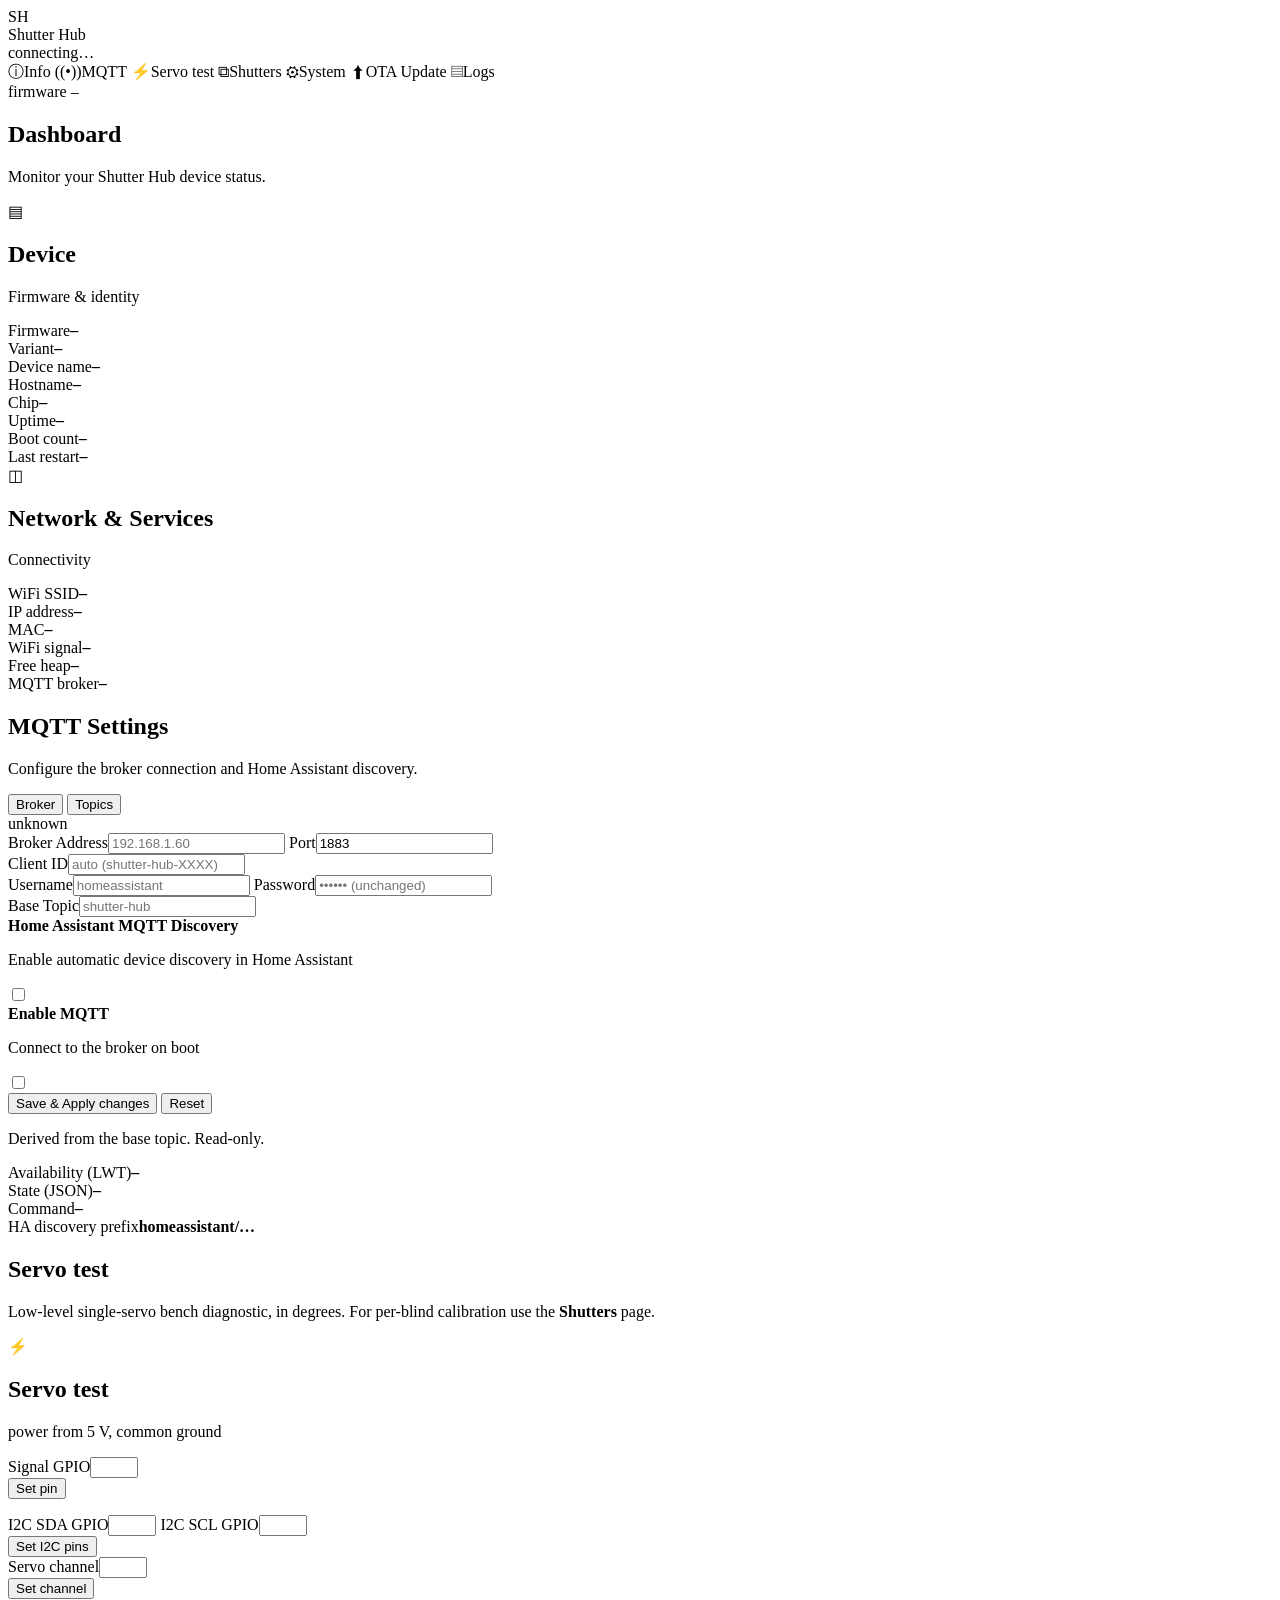
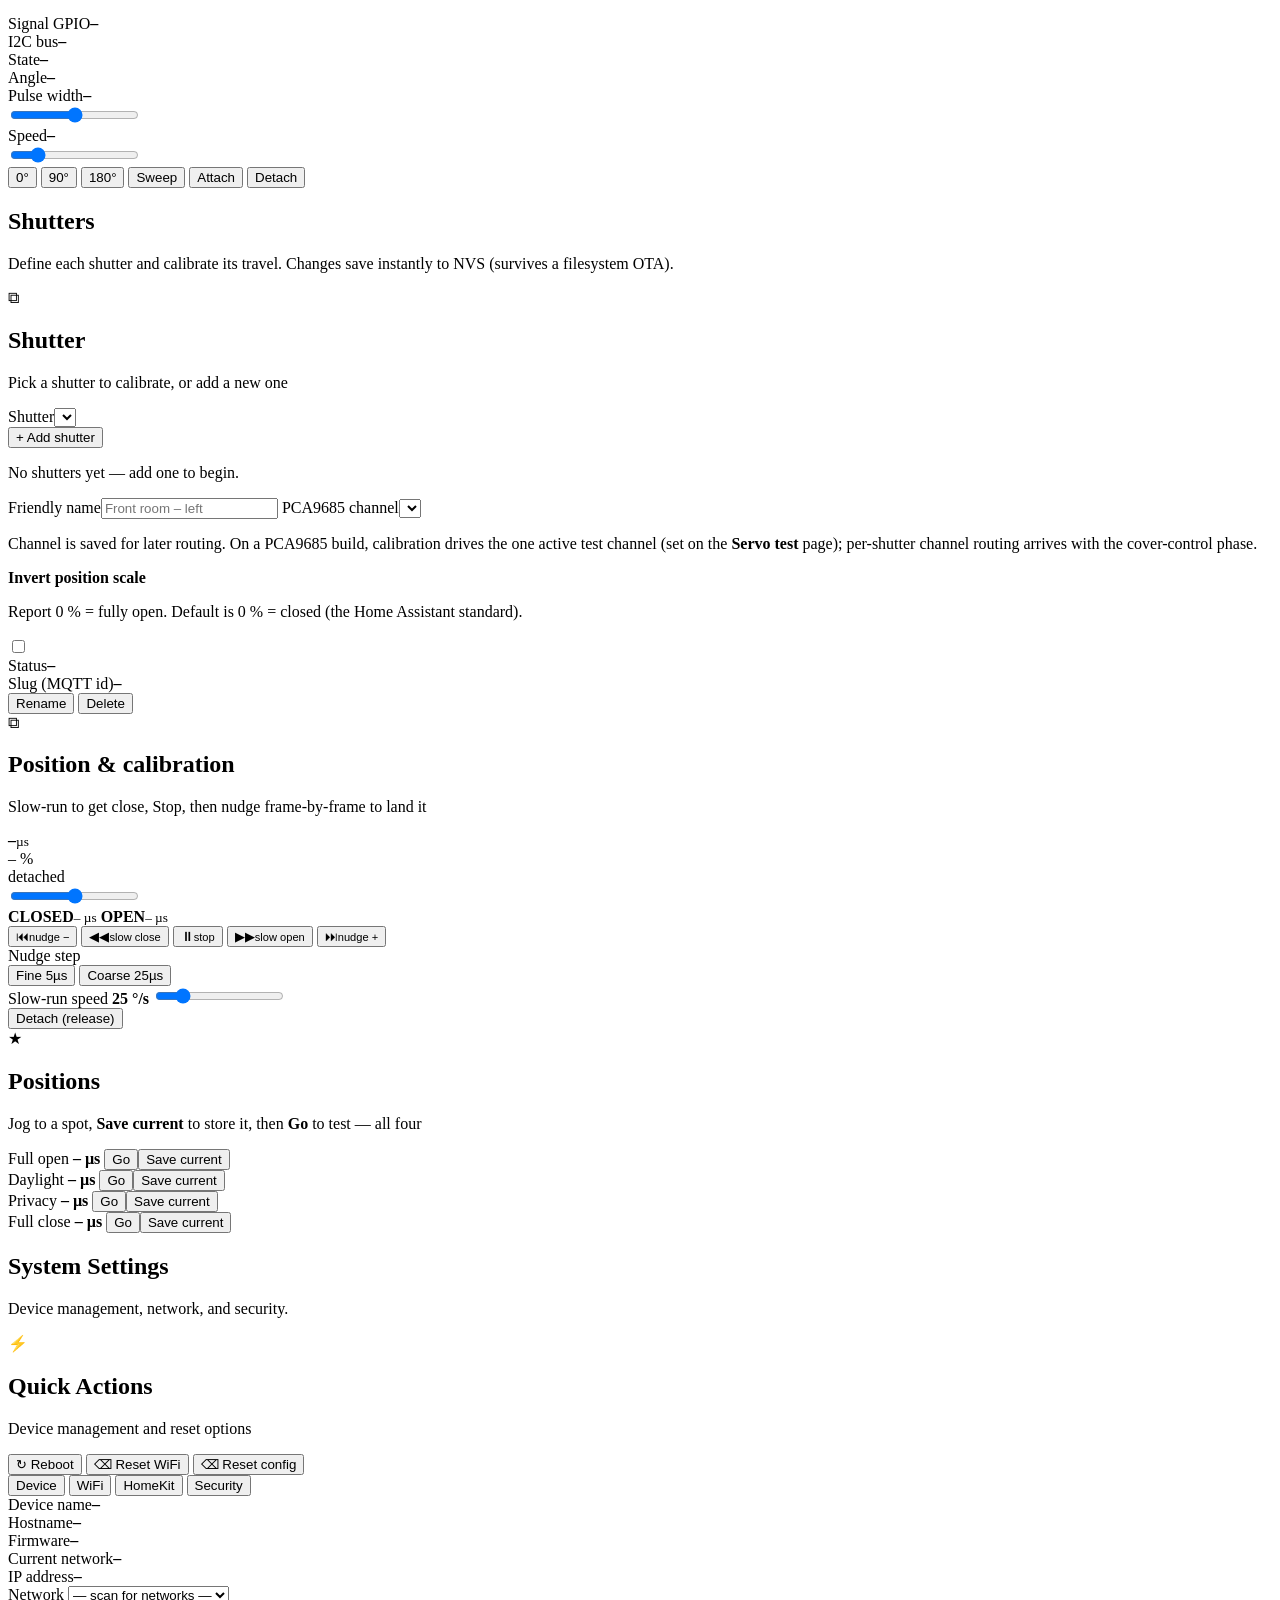
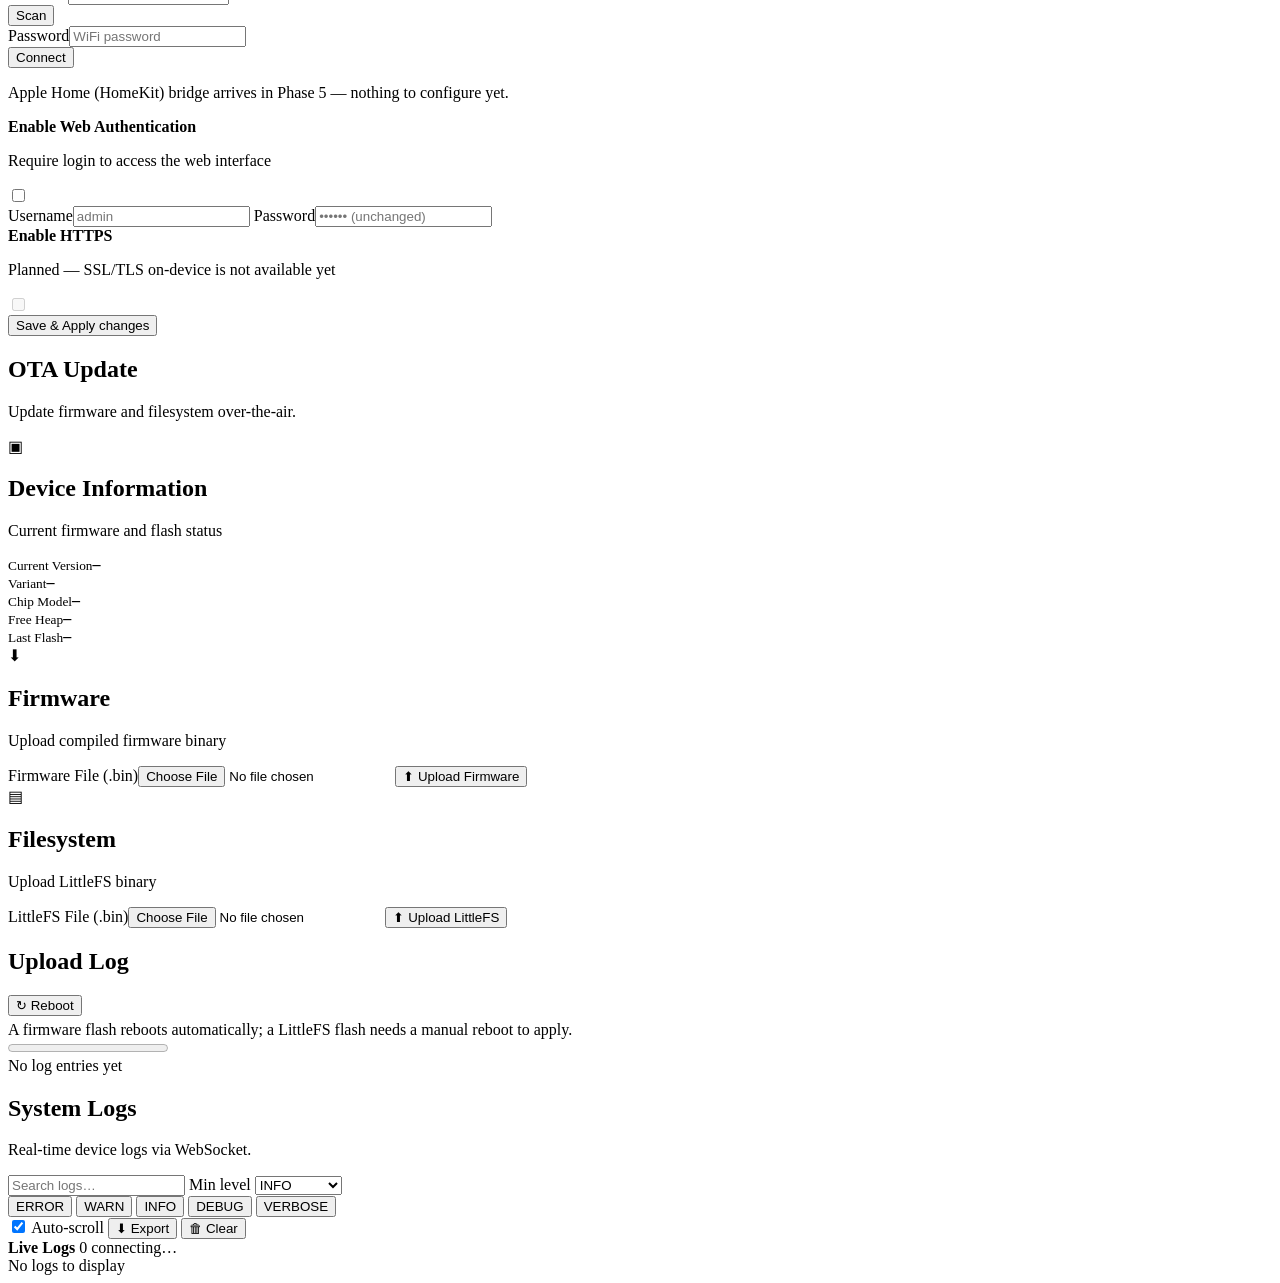
==== firmware/data/index.html @ 52002778 "feat(v0.3.0): reorder Shutters Positions to Open · Daylight · Privacy · Close Match the natural trav" ====
<!doctype html>
<html lang="en">
<head>
<meta charset="utf-8">
<meta name="viewport" content="width=device-width,initial-scale=1">
<title>Shutter Hub</title>
<link rel="stylesheet" href="/style.css">
</head>
<body>
<div class="app">
  <!-- Sidebar -->
  <aside class="sidebar">
    <div class="brand">
      <div class="logo">SH</div>
      <div>
        <div class="brand-name" id="brandName">Shutter Hub</div>
        <div class="brand-status"><span class="dot" id="brandDot"></span><span id="brandState">connecting…</span></div>
      </div>
    </div>
    <nav id="nav">
      <a class="nav-item active" data-route="info"><span class="ni">ⓘ</span>Info</a>
      <a class="nav-item" data-route="mqtt"><span class="ni">((•))</span>MQTT</a>
      <a class="nav-item" data-route="actions"><span class="ni">⚡</span>Servo test</a>
      <a class="nav-item" data-route="shutters"><span class="ni">⧉</span>Shutters</a>
      <a class="nav-item" data-route="system"><span class="ni">⚙</span>System</a>
      <a class="nav-item" data-route="ota"><span class="ni">⬆</span>OTA Update</a>
      <a class="nav-item" data-route="logs"><span class="ni">▤</span>Logs</a>
    </nav>
    <div class="side-foot">firmware <span id="sideFw">–</span></div>
  </aside>

  <!-- Main -->
  <main>
    <!-- INFO -->
    <section class="page" id="page-info">
      <h1>Dashboard</h1><p class="sub">Monitor your Shutter Hub device status.</p>
      <div class="grid">
        <div class="card">
          <div class="card-head"><span class="ic pink">▤</span><div><h2>Device</h2><p>Firmware & identity</p></div></div>
          <div class="kv"><span>Firmware</span><b id="i_fw">–</b></div>
          <div class="kv"><span>Variant</span><b id="i_variant">–</b></div>
          <div class="kv"><span>Device name</span><b id="i_dev">–</b></div>
          <div class="kv"><span>Hostname</span><b id="i_host">–</b></div>
          <div class="kv"><span>Chip</span><b id="i_chip">–</b></div>
          <div class="kv"><span>Uptime</span><b id="i_up">–</b></div>
          <div class="kv"><span>Boot count</span><b id="i_boot">–</b></div>
          <div class="kv"><span>Last restart</span><b id="i_reset">–</b></div>
        </div>
        <div class="card">
          <div class="card-head"><span class="ic teal">◫</span><div><h2>Network & Services</h2><p>Connectivity</p></div></div>
          <div class="kv"><span>WiFi SSID</span><b id="i_ssid">–</b></div>
          <div class="kv"><span>IP address</span><b id="i_ip">–</b></div>
          <div class="kv"><span>MAC</span><b id="i_mac">–</b></div>
          <div class="kv"><span>WiFi signal</span><b id="i_rssi">–</b></div>
          <div class="kv"><span>Free heap</span><b id="i_heap">–</b></div>
          <div class="kv"><span>MQTT broker</span><b id="i_mqtt">–</b></div>
        </div>
      </div>
    </section>

    <!-- MQTT -->
    <section class="page hidden" id="page-mqtt">
      <h1>MQTT Settings</h1><p class="sub">Configure the broker connection and Home Assistant discovery.</p>
      <div class="tabs" data-tabs="mqtt">
        <button class="tab active" data-tab="broker">Broker</button>
        <button class="tab" data-tab="topics">Topics</button>
      </div>
      <div class="card tabpane" data-pane="broker">
        <div class="pill" id="mq_pill"><span class="dot"></span><span>unknown</span></div>
        <div class="form2">
          <label>Broker Address<input id="mq_host" placeholder="192.168.1.60"></label>
          <label>Port<input id="mq_port" type="number" value="1883"></label>
        </div>
        <label class="full">Client ID<input id="mq_client" placeholder="auto (shutter-hub-XXXX)"></label>
        <div class="form2">
          <label>Username<input id="mq_user" placeholder="homeassistant"></label>
          <label>Password<input id="mq_pass" type="password" placeholder="•••••• (unchanged)"></label>
        </div>
        <label class="full">Base Topic<input id="mq_base" placeholder="shutter-hub"></label>
        <div class="toggle-row">
          <div><b>Home Assistant MQTT Discovery</b><p>Enable automatic device discovery in Home Assistant</p></div>
          <label class="switch"><input type="checkbox" id="mq_ha"><span class="slider"></span></label>
        </div>
        <div class="toggle-row">
          <div><b>Enable MQTT</b><p>Connect to the broker on boot</p></div>
          <label class="switch"><input type="checkbox" id="mq_en"><span class="slider"></span></label>
        </div>
        <div class="actions"><button class="btn primary" id="mq_save">Save &amp; Apply changes</button>
          <button class="btn ghost" id="mq_reset">Reset</button><span class="msg" id="mq_msg"></span></div>
      </div>
      <div class="card tabpane hidden" data-pane="topics">
        <p class="sub">Derived from the base topic. Read-only.</p>
        <div class="kv"><span>Availability (LWT)</span><b id="t_status">–</b></div>
        <div class="kv"><span>State (JSON)</span><b id="t_state">–</b></div>
        <div class="kv"><span>Command</span><b id="t_cmd">–</b></div>
        <div class="kv"><span>HA discovery prefix</span><b>homeassistant/…</b></div>
      </div>
    </section>

    <!-- SERVO TEST (low-level bench diagnostic) -->
    <section class="page hidden" id="page-actions">
      <h1>Servo test</h1><p class="sub" id="sv_sub">Low-level single-servo bench diagnostic, in degrees. For per-blind calibration use the <b>Shutters</b> page.</p>
      <div class="card">
        <div class="card-head"><span class="ic pink">⚡</span><div><h2>Servo test</h2><p id="sv_headnote">power from 5 V, common ground</p></div></div>

        <!-- Direct-GPIO build: pick the servo signal GPIO -->
        <div id="sv_gpio_block">
          <div class="form2">
            <label>Signal GPIO<input id="sv_pin" type="number" min="0" max="33"></label>
            <div class="endbtn"><button class="btn ghost" id="sv_setpin">Set pin</button></div>
          </div>
          <p class="msg" id="sv_pinwarn"></p>
        </div>

        <!-- PCA9685 build: pick the I2C bus pins + which channel to drive -->
        <div id="sv_pca_block" class="hidden">
          <div class="form2">
            <label>I2C SDA GPIO<input id="sv_sda" type="number" min="0" max="33"></label>
            <label>I2C SCL GPIO<input id="sv_scl" type="number" min="0" max="33"></label>
          </div>
          <div class="endbtn"><button class="btn ghost" id="sv_seti2c">Set I2C pins</button></div>
          <div class="form2">
            <label>Servo channel<input id="sv_ch" type="number" min="0" max="15"></label>
            <div class="endbtn"><button class="btn ghost" id="sv_setch">Set channel</button></div>
          </div>
          <p class="msg" id="sv_i2cwarn"></p>
        </div>

        <div class="kv"><span id="sv_addr_label">Signal GPIO</span><b id="sv_pinv">–</b></div>
        <div class="kv hidden" id="sv_bus_row"><span>I2C bus</span><b id="sv_busv">–</b></div>
        <div class="kv"><span>State</span><b id="sv_state">–</b></div>
        <div class="kv"><span>Angle</span><b id="sv_angle">–</b></div>
        <div class="kv"><span>Pulse width</span><b id="sv_us">–</b></div>
        <input type="range" id="sv_slider" min="0" max="180" value="90" class="range">
        <div class="kv"><span>Speed</span><b id="sv_speedv">–</b></div>
        <input type="range" id="sv_speed" min="5" max="120" step="5" value="25" class="range">
        <div class="actions">
          <button class="btn ghost sv-deg" data-deg="0">0°</button>
          <button class="btn ghost sv-deg" data-deg="90">90°</button>
          <button class="btn ghost sv-deg" data-deg="180">180°</button>
          <button class="btn ghost" id="sv_sweep">Sweep</button>
          <button class="btn ghost" id="sv_attach">Attach</button>
          <button class="btn danger" id="sv_detach">Detach</button>
        </div>
        <p class="msg" id="sv_msg"></p>
      </div>
    </section>

    <!-- SHUTTERS (per-blind calibration) -->
    <section class="page hidden" id="page-shutters">
      <h1>Shutters</h1><p class="sub">Define each shutter and calibrate its travel. Changes save instantly to NVS (survives a filesystem OTA).</p>

      <!-- Shutter selector -->
      <div class="card">
        <div class="card-head"><span class="ic teal">⧉</span><div><h2>Shutter</h2><p>Pick a shutter to calibrate, or add a new one</p></div></div>
        <div class="form2">
          <label>Shutter<select id="sh_sel"></select></label>
          <div class="endbtn"><button class="btn primary" id="sh_add">+ Add shutter</button></div>
        </div>
        <p class="msg" id="sh_empty">No shutters yet — add one to begin.</p>
        <div id="sh_detail" class="hidden">
          <div class="form2">
            <label>Friendly name<input id="sh_name" placeholder="Front room – left"></label>
            <label>PCA9685 channel<select id="sh_ch"></select></label>
          </div>
          <p class="msg">Channel is saved for later routing. On a PCA9685 build, calibration drives the one active test channel (set on the <b>Servo test</b> page); per-shutter channel routing arrives with the cover-control phase.</p>
          <div class="toggle-row">
            <div><b>Invert position scale</b><p>Report 0 % = fully open. Default is 0 % = closed (the Home Assistant standard).</p></div>
            <label class="switch"><input type="checkbox" id="sh_invert"><span class="slider"></span></label>
          </div>
          <div class="kv"><span>Status</span><b id="sh_status">–</b></div>
          <div class="kv"><span>Slug (MQTT id)</span><b id="sh_slug">–</b></div>
          <div class="actions">
            <button class="btn ghost" id="sh_rename">Rename</button>
            <button class="btn danger" id="sh_del">Delete</button>
            <span class="msg" id="sh_msg"></span>
          </div>
        </div>
      </div>

      <!-- Position & calibration -->
      <div class="card">
        <div class="card-head"><span class="ic pink">⧉</span><div><h2>Position &amp; calibration</h2><p>Slow-run to get close, Stop, then nudge frame-by-frame to land it</p></div></div>
        <div class="cal-readout">
          <div class="cal-us"><b id="cal_us">–</b><small>µs</small></div>
          <div class="cal-pct" id="cal_pct">– %</div>
          <div class="cal-state" id="cal_state">detached</div>
        </div>
        <input type="range" id="cal_scrub" class="range" min="500" max="2500" value="1500">
        <div class="scrub-ends">
          <span class="scrub-end"><b id="cal_endL">CLOSED</b><small id="cal_endLv">– µs</small></span>
          <span class="scrub-end right"><b id="cal_endR">OPEN</b><small id="cal_endRv">– µs</small></span>
        </div>
        <div class="transport">
          <button class="tbtn" id="cal_nudgeminus"><span>⏮</span><small>nudge −</small></button>
          <button class="tbtn" id="cal_runclose"><span>◀◀</span><small>slow close</small></button>
          <button class="tbtn stop" id="cal_stop"><span>⏸</span><small>stop</small></button>
          <button class="tbtn" id="cal_runopen"><span>▶▶</span><small>slow open</small></button>
          <button class="tbtn" id="cal_nudgeplus"><span>⏭</span><small>nudge +</small></button>
        </div>
        <div class="cal-row">
          <div>
            <label>Nudge step</label>
            <div class="seg" id="cal_step">
              <button class="seg-btn active" data-step="5">Fine 5µs</button>
              <button class="seg-btn" data-step="25">Coarse 25µs</button>
            </div>
          </div>
          <div class="cal-speed">
            <label>Slow-run speed <b id="cal_speedv">25 °/s</b></label>
            <input type="range" id="cal_speed" class="range" min="5" max="120" step="5" value="25">
          </div>
        </div>
        <div class="actions"><button class="btn danger" id="cal_detach">Detach (release)</button><span class="msg" id="cal_msg"></span></div>
      </div>

      <!-- Test positions -->
      <div class="card">
        <div class="card-head"><span class="ic teal">★</span><div><h2>Positions</h2><p>Jog to a spot, <b>Save current</b> to store it, then <b>Go</b> to test — all four</p></div></div>
        <div class="fav-row">
          <span class="fav-name"><i class="fdot green"></i>Full open</span>
          <b id="pos_open">– µs</b>
          <span class="fav-btns"><button class="btn ghost" id="pos_open_go">Go</button><button class="btn ghost" id="pos_open_set">Save current</button></span>
        </div>
        <div class="fav-row">
          <span class="fav-name"><i class="fdot amber"></i>Daylight</span>
          <b id="fav_dl">– µs</b>
          <span class="fav-btns"><button class="btn ghost" id="fav_dl_go">Go</button><button class="btn ghost" id="fav_dl_save">Save current</button></span>
        </div>
        <div class="fav-row">
          <span class="fav-name"><i class="fdot blue"></i>Privacy</span>
          <b id="fav_pv">– µs</b>
          <span class="fav-btns"><button class="btn ghost" id="fav_pv_go">Go</button><button class="btn ghost" id="fav_pv_save">Save current</button></span>
        </div>
        <div class="fav-row">
          <span class="fav-name"><i class="fdot slate"></i>Full close</span>
          <b id="pos_close">– µs</b>
          <span class="fav-btns"><button class="btn ghost" id="pos_close_go">Go</button><button class="btn ghost" id="pos_close_set">Save current</button></span>
        </div>
      </div>
    </section>

    <!-- SYSTEM -->
    <section class="page hidden" id="page-system">
      <h1>System Settings</h1><p class="sub">Device management, network, and security.</p>
      <div class="card">
        <div class="card-head"><span class="ic pink">⚡</span><div><h2>Quick Actions</h2><p>Device management and reset options</p></div></div>
        <div class="actions">
          <button class="btn ghost" id="qa_reboot">↻ Reboot</button>
          <button class="btn danger" id="qa_wifi">⌫ Reset WiFi</button>
          <button class="btn danger" id="qa_cfg">⌫ Reset config</button>
          <span class="msg" id="qa_msg"></span>
        </div>
      </div>
      <div class="tabs" data-tabs="sys">
        <button class="tab active" data-tab="device">Device</button>
        <button class="tab" data-tab="wifi">WiFi</button>
        <button class="tab" data-tab="homekit">HomeKit</button>
        <button class="tab" data-tab="security">Security</button>
      </div>
      <div class="card tabpane" data-pane="device">
        <div class="kv"><span>Device name</span><b id="sy_dev">–</b></div>
        <div class="kv"><span>Hostname</span><b id="sy_host">–</b></div>
        <div class="kv"><span>Firmware</span><b id="sy_fw">–</b></div>
      </div>
      <div class="card tabpane hidden" data-pane="wifi">
        <div class="kv"><span>Current network</span><b id="wf_cur">–</b></div>
        <div class="kv"><span>IP address</span><b id="wf_ip">–</b></div>
        <div class="form2">
          <label>Network
            <select id="wf_sel"><option value="">— scan for networks —</option></select>
          </label>
          <div class="endbtn"><button class="btn ghost" id="wf_scan">Scan</button></div>
        </div>
        <div class="form2">
          <label>Password<input id="wf_pass" type="password" placeholder="WiFi password"></label>
          <div class="endbtn"><button class="btn primary" id="wf_connect">Connect</button></div>
        </div>
        <p class="msg" id="wf_msg"></p>
      </div>
      <div class="card tabpane hidden" data-pane="homekit">
        <p class="sub">Apple Home (HomeKit) bridge arrives in Phase 5 — nothing to configure yet.</p>
      </div>
      <div class="card tabpane hidden" data-pane="security">
        <div class="toggle-row">
          <div><b>Enable Web Authentication</b><p>Require login to access the web interface</p></div>
          <label class="switch"><input type="checkbox" id="se_en"><span class="slider"></span></label>
        </div>
        <div class="form2">
          <label>Username<input id="se_user" placeholder="admin"></label>
          <label>Password<input id="se_pass" type="password" placeholder="•••••• (unchanged)"></label>
        </div>
        <div class="toggle-row muted">
          <div><b>Enable HTTPS</b><p>Planned — SSL/TLS on-device is not available yet</p></div>
          <label class="switch"><input type="checkbox" disabled><span class="slider"></span></label>
        </div>
        <div class="actions"><button class="btn primary" id="se_save">Save &amp; Apply changes</button>
          <span class="msg" id="se_msg"></span></div>
      </div>
    </section>

    <!-- OTA -->
    <section class="page hidden" id="page-ota">
      <h1>OTA Update</h1><p class="sub">Update firmware and filesystem over-the-air.</p>
      <div class="card">
        <div class="card-head"><span class="ic teal">▣</span><div><h2>Device Information</h2><p>Current firmware and flash status</p></div></div>
        <div class="strip">
          <div><small>Current Version</small><b id="o_fw">–</b></div>
          <div><small>Variant</small><b id="o_variant">–</b></div>
          <div><small>Chip Model</small><b id="o_chip">–</b></div>
          <div><small>Free Heap</small><b id="o_heap">–</b></div>
          <div><small>Last Flash</small><b id="o_last">–</b></div>
        </div>
      </div>
      <div class="grid">
        <div class="card">
          <div class="card-head"><span class="ic pink">⬇</span><div><h2>Firmware</h2><p>Upload compiled firmware binary</p></div></div>
          <label class="full">Firmware File (.bin)<input type="file" id="o_fwfile" accept=".bin"></label>
          <button class="btn wide" id="o_fwup">⬆ Upload Firmware</button>
        </div>
        <div class="card">
          <div class="card-head"><span class="ic pink">▤</span><div><h2>Filesystem</h2><p>Upload LittleFS binary</p></div></div>
          <label class="full">LittleFS File (.bin)<input type="file" id="o_fsfile" accept=".bin"></label>
          <button class="btn wide" id="o_fsup">⬆ Upload LittleFS</button>
        </div>
      </div>
      <div class="card">
        <div class="rowhead">
          <h2>Upload Log</h2>
          <button class="btn ghost" id="o_reboot">↻ Reboot</button>
        </div>
        <p class="sub" style="margin:.3rem 0 0">A firmware flash reboots automatically; a LittleFS flash needs a manual reboot to apply.</p>
        <progress id="o_prog" value="0" max="100"></progress>
        <div class="uplog" id="o_log"><span class="empty">No log entries yet</span></div>
      </div>
    </section>

    <!-- LOGS -->
    <section class="page hidden" id="page-logs">
      <h1>System Logs</h1><p class="sub">Real-time device logs via WebSocket.</p>
      <div class="card">
        <div class="logbar">
          <input id="lg_search" class="search" placeholder="Search logs…">
          <label class="lvlsel">Min level
            <select id="lg_level">
              <option value="V">VERBOSE</option><option value="D">DEBUG</option>
              <option value="I" selected>INFO</option><option value="W">WARN</option><option value="E">ERROR</option>
            </select>
          </label>
        </div>
        <div class="logbar">
          <div class="chips" id="lg_chips">
            <button class="chip on" data-lvl="E">ERROR</button>
            <button class="chip on" data-lvl="W">WARN</button>
            <button class="chip on" data-lvl="I">INFO</button>
            <button class="chip on" data-lvl="D">DEBUG</button>
            <button class="chip on" data-lvl="V">VERBOSE</button>
          </div>
          <div class="logbar-right">
            <label class="switch sm"><input type="checkbox" id="lg_auto" checked><span class="slider"></span></label>
            <span class="muted">Auto-scroll</span>
            <button class="btn ghost sm" id="lg_export">⬇ Export</button>
            <button class="btn ghost sm" id="lg_clear">🗑 Clear</button>
          </div>
        </div>
        <div class="loghead"><b>Live Logs</b> <span class="count" id="lg_count">0</span> <span class="wsstate" id="lg_ws">connecting…</span></div>
        <div class="logview" id="lg_view"><div class="empty">No logs to display</div></div>
      </div>
    </section>
  </main>
</div>
<script src="/app.js"></script>
</body>
</html>
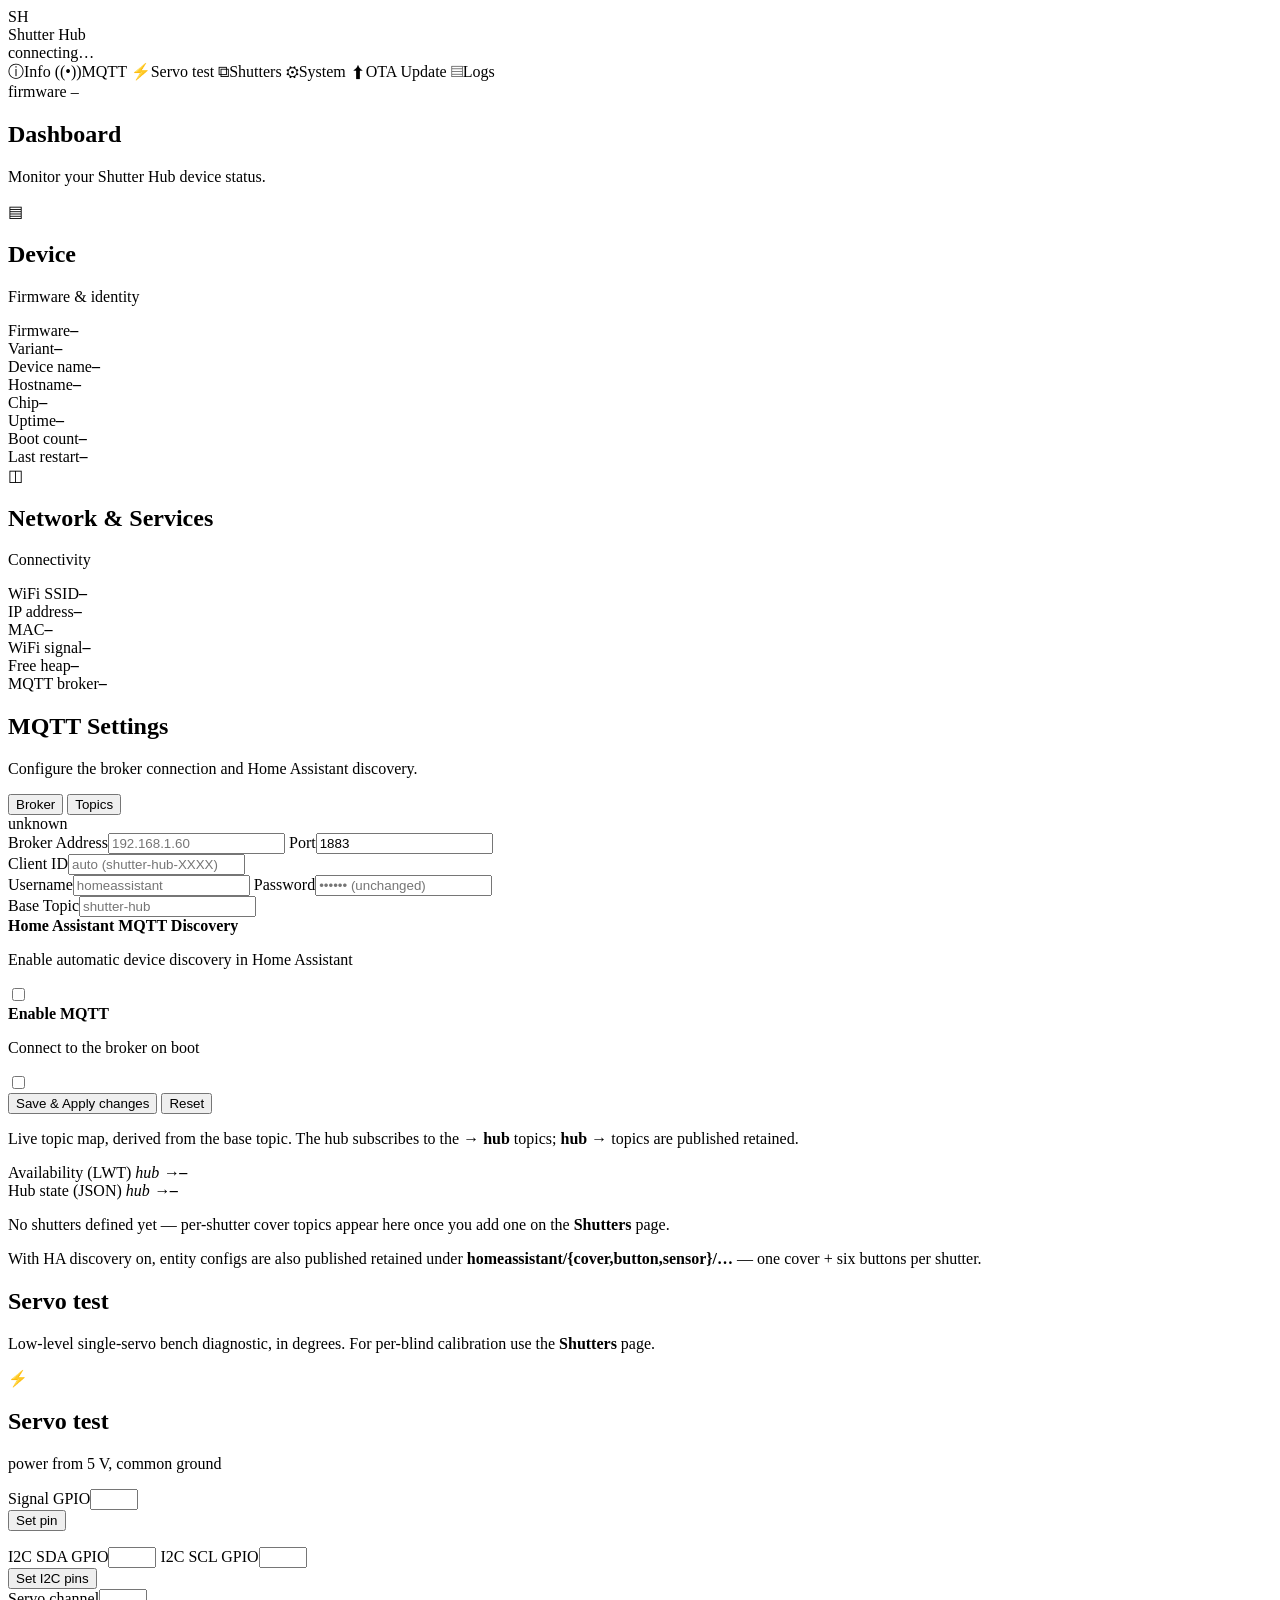
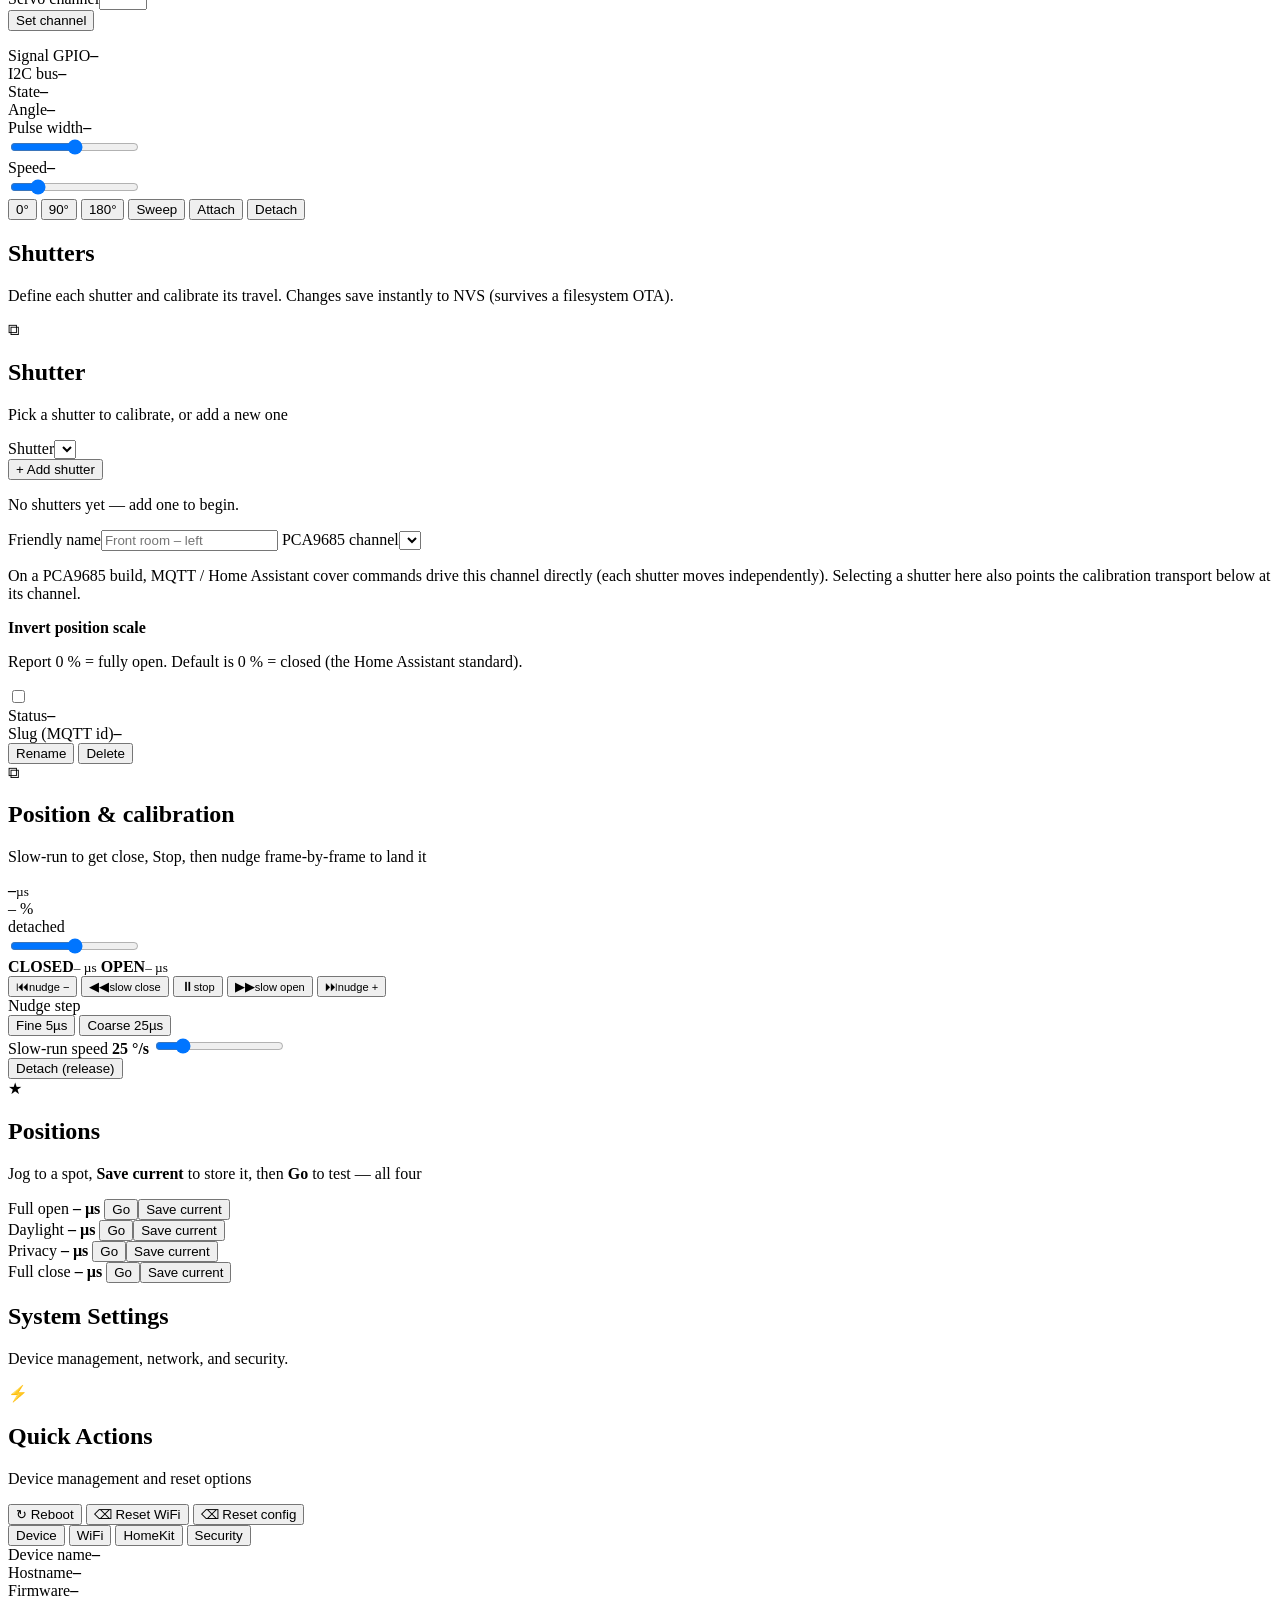
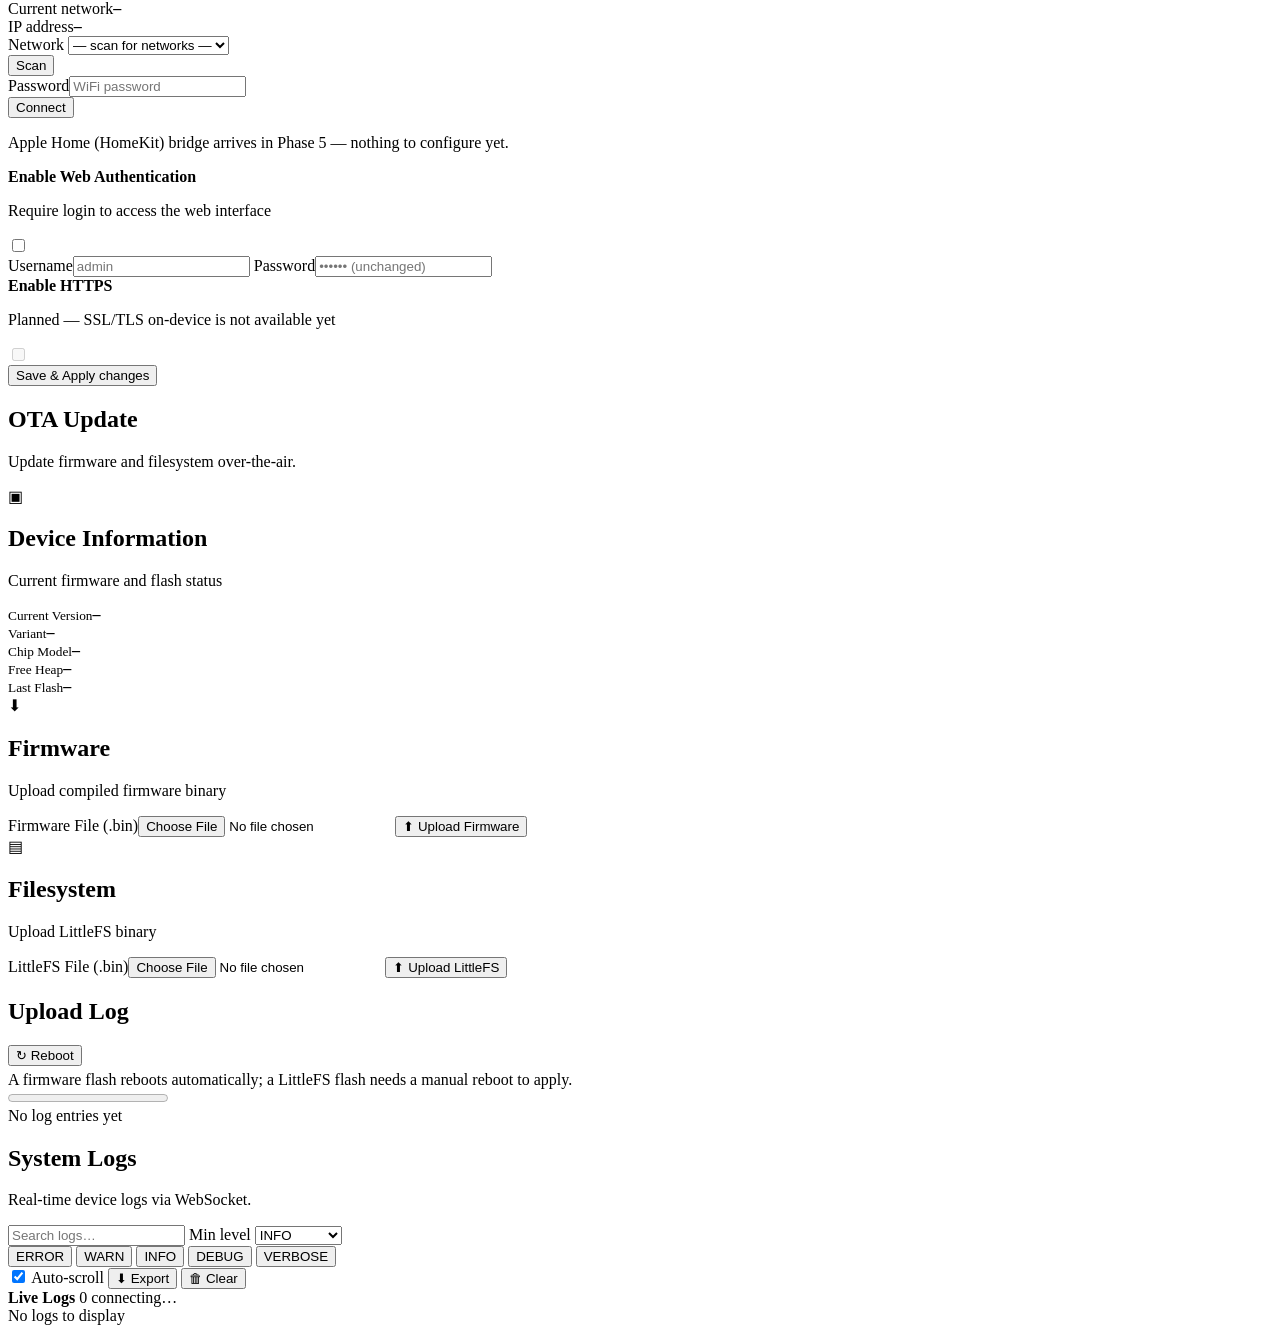
==== commit 36caedc4: "feat(v0.4.0): MQTT / Home Assistant covers — per-shutter cover+buttons, concurrent servo drive Phase" ====
--- a/firmware/data/index.html
+++ b/firmware/data/index.html
@@ -89,11 +89,12 @@
           <button class="btn ghost" id="mq_reset">Reset</button><span class="msg" id="mq_msg"></span></div>
       </div>
       <div class="card tabpane hidden" data-pane="topics">
-        <p class="sub">Derived from the base topic. Read-only.</p>
-        <div class="kv"><span>Availability (LWT)</span><b id="t_status">–</b></div>
-        <div class="kv"><span>State (JSON)</span><b id="t_state">–</b></div>
-        <div class="kv"><span>Command</span><b id="t_cmd">–</b></div>
-        <div class="kv"><span>HA discovery prefix</span><b>homeassistant/…</b></div>
+        <p class="sub">Live topic map, derived from the base topic. The hub subscribes to the <b>→ hub</b> topics; <b>hub →</b> topics are published retained.</p>
+        <div class="kv"><span>Availability (LWT) <i class="tdir">hub →</i></span><b class="mono" id="t_status">–</b></div>
+        <div class="kv"><span>Hub state (JSON) <i class="tdir">hub →</i></span><b class="mono" id="t_state">–</b></div>
+        <div id="t_shutters"></div>
+        <p class="msg" id="t_none">No shutters defined yet — per-shutter cover topics appear here once you add one on the <b>Shutters</b> page.</p>
+        <p class="msg">With HA discovery on, entity configs are also published retained under <b>homeassistant/{cover,button,sensor}/…</b> — one cover + six buttons per shutter.</p>
       </div>
     </section>
 
@@ -163,7 +164,7 @@
             <label>Friendly name<input id="sh_name" placeholder="Front room – left"></label>
             <label>PCA9685 channel<select id="sh_ch"></select></label>
           </div>
-          <p class="msg">Channel is saved for later routing. On a PCA9685 build, calibration drives the one active test channel (set on the <b>Servo test</b> page); per-shutter channel routing arrives with the cover-control phase.</p>
+          <p class="msg">On a PCA9685 build, MQTT / Home Assistant cover commands drive this channel directly (each shutter moves independently). Selecting a shutter here also points the calibration transport below at its channel.</p>
           <div class="toggle-row">
             <div><b>Invert position scale</b><p>Report 0 % = fully open. Default is 0 % = closed (the Home Assistant standard).</p></div>
             <label class="switch"><input type="checkbox" id="sh_invert"><span class="slider"></span></label>
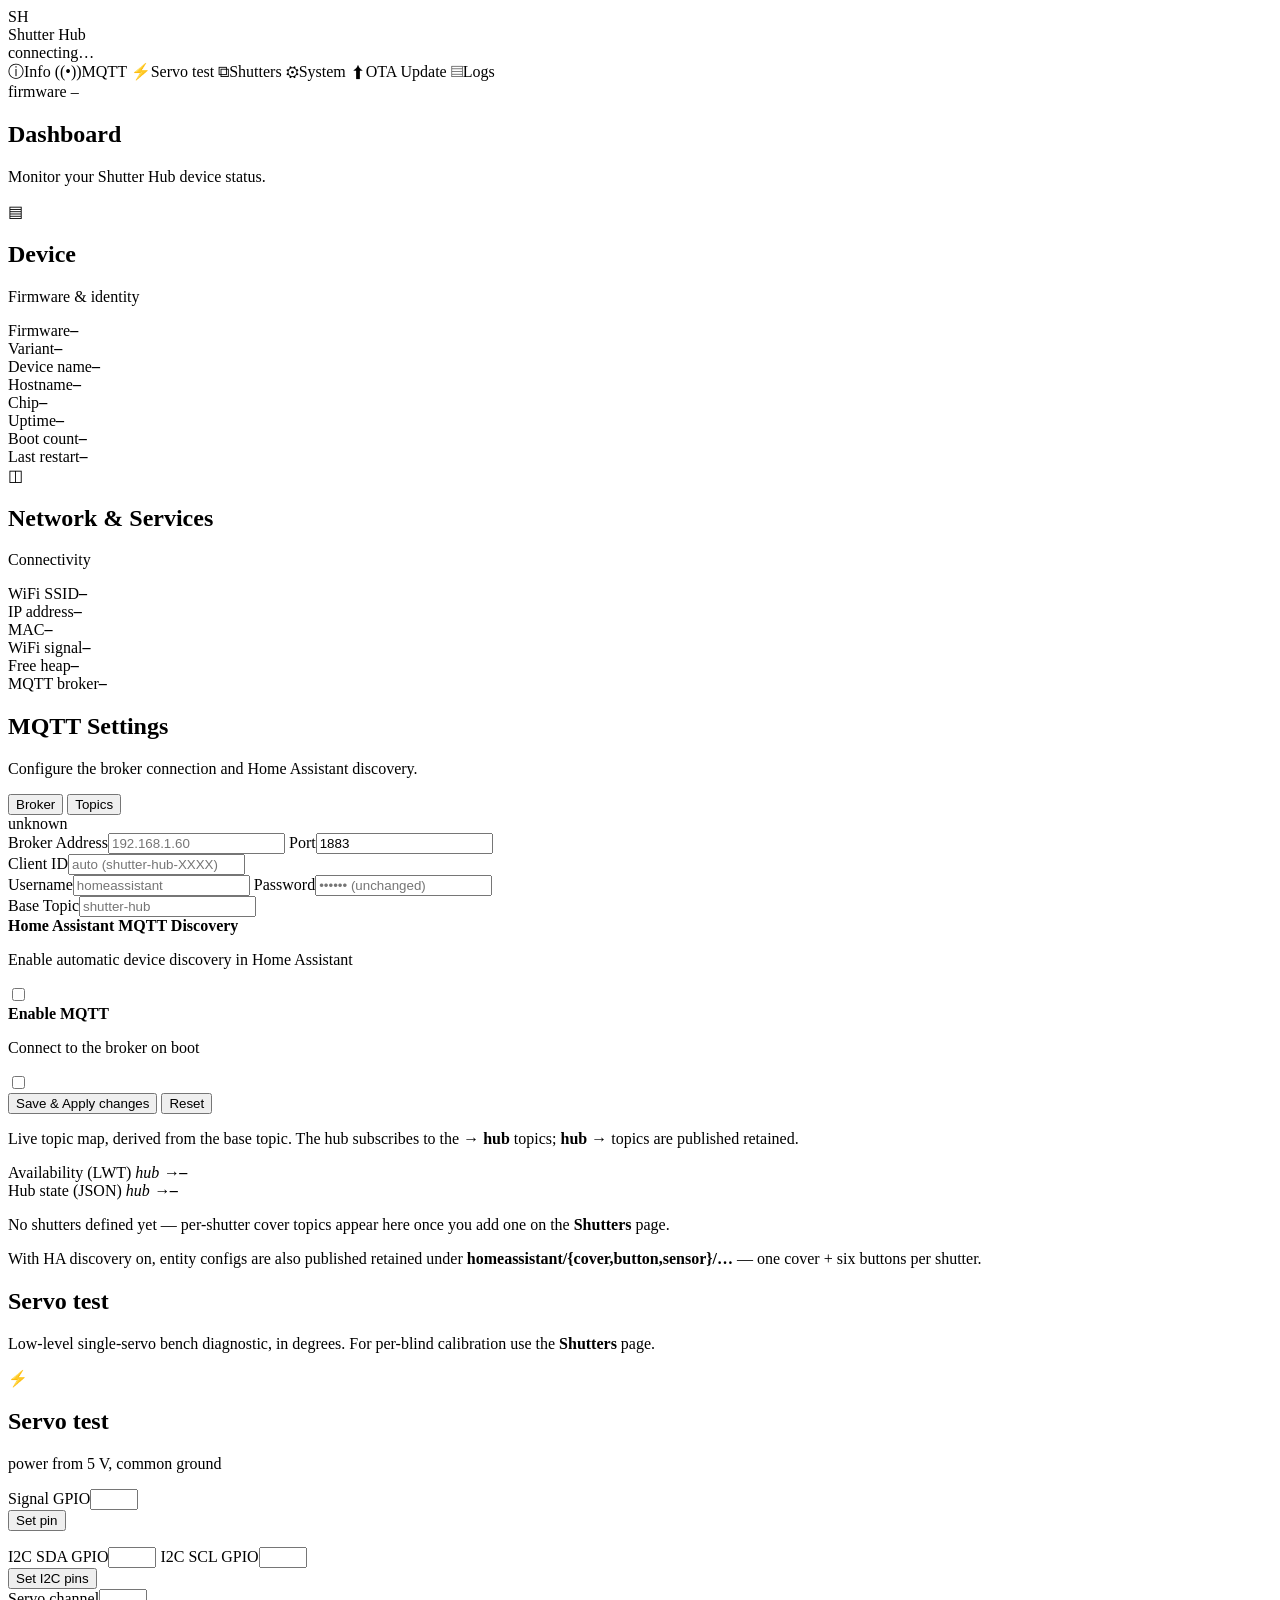
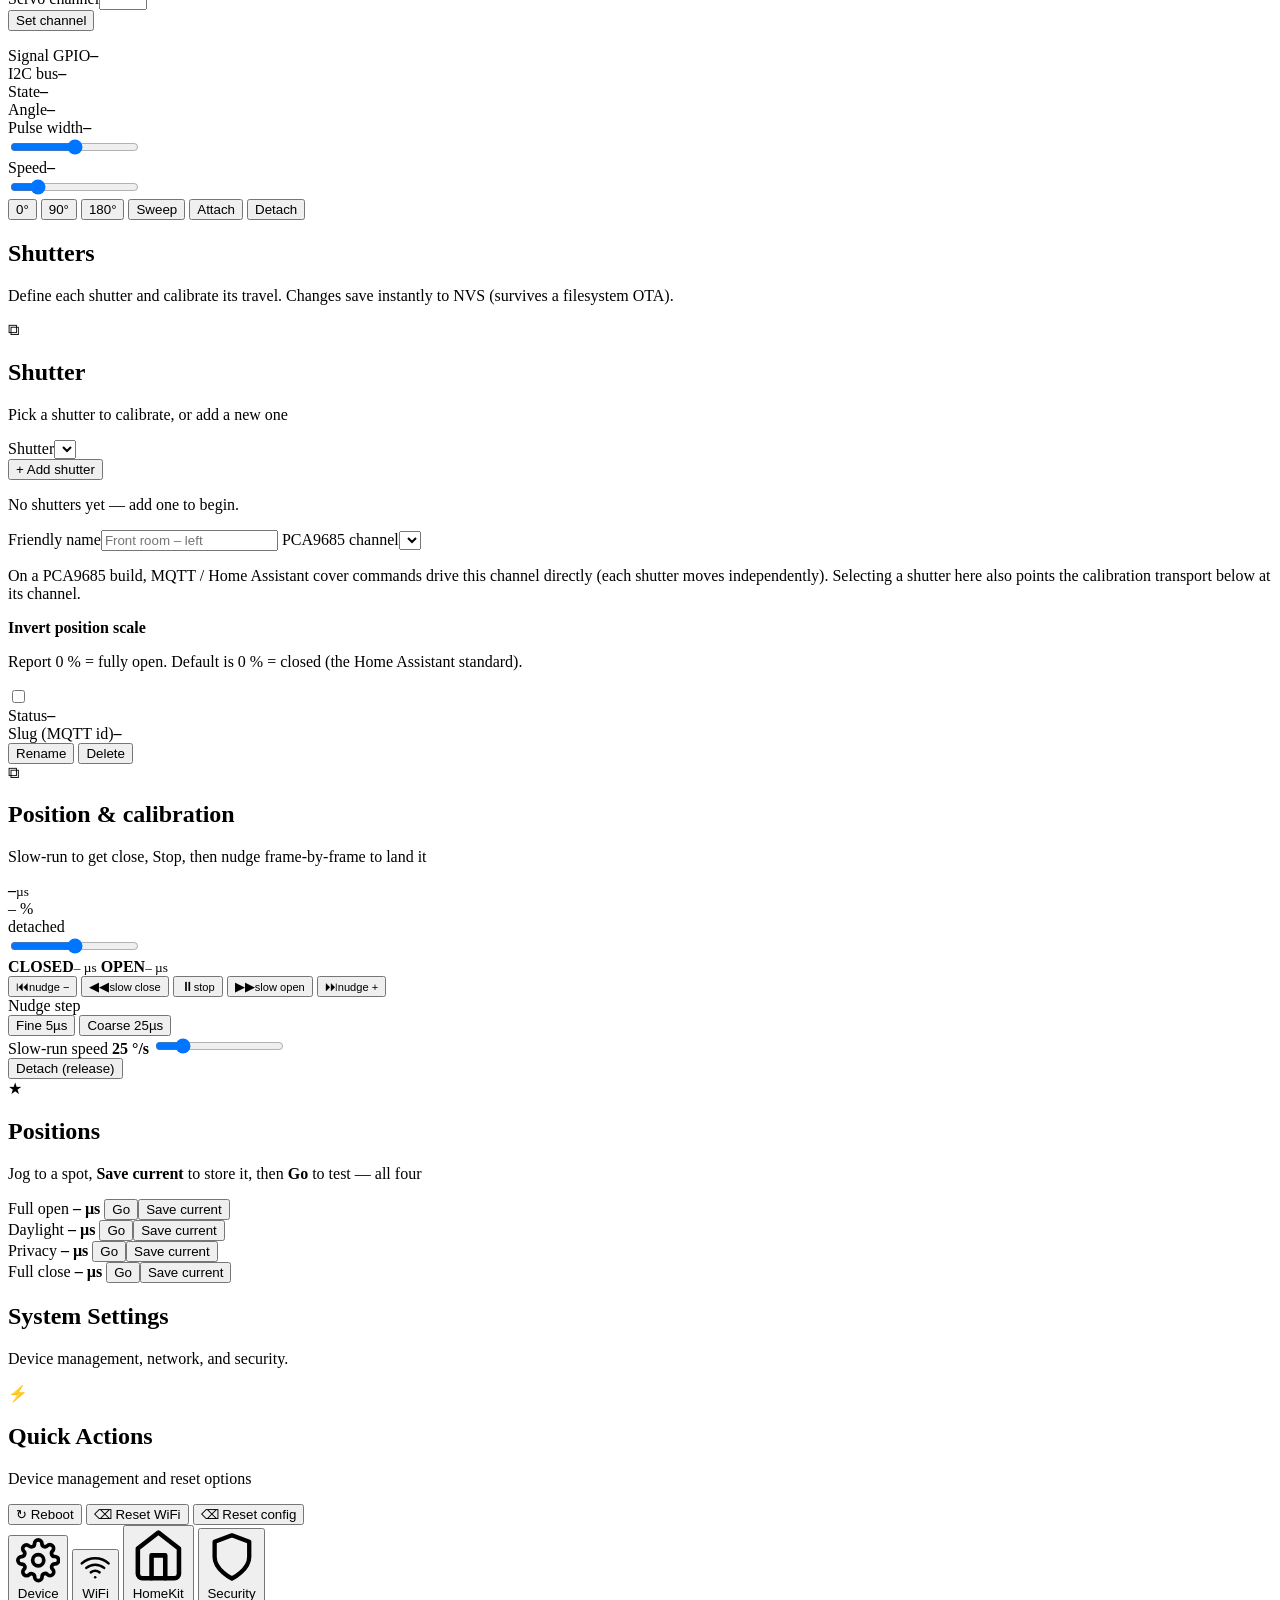
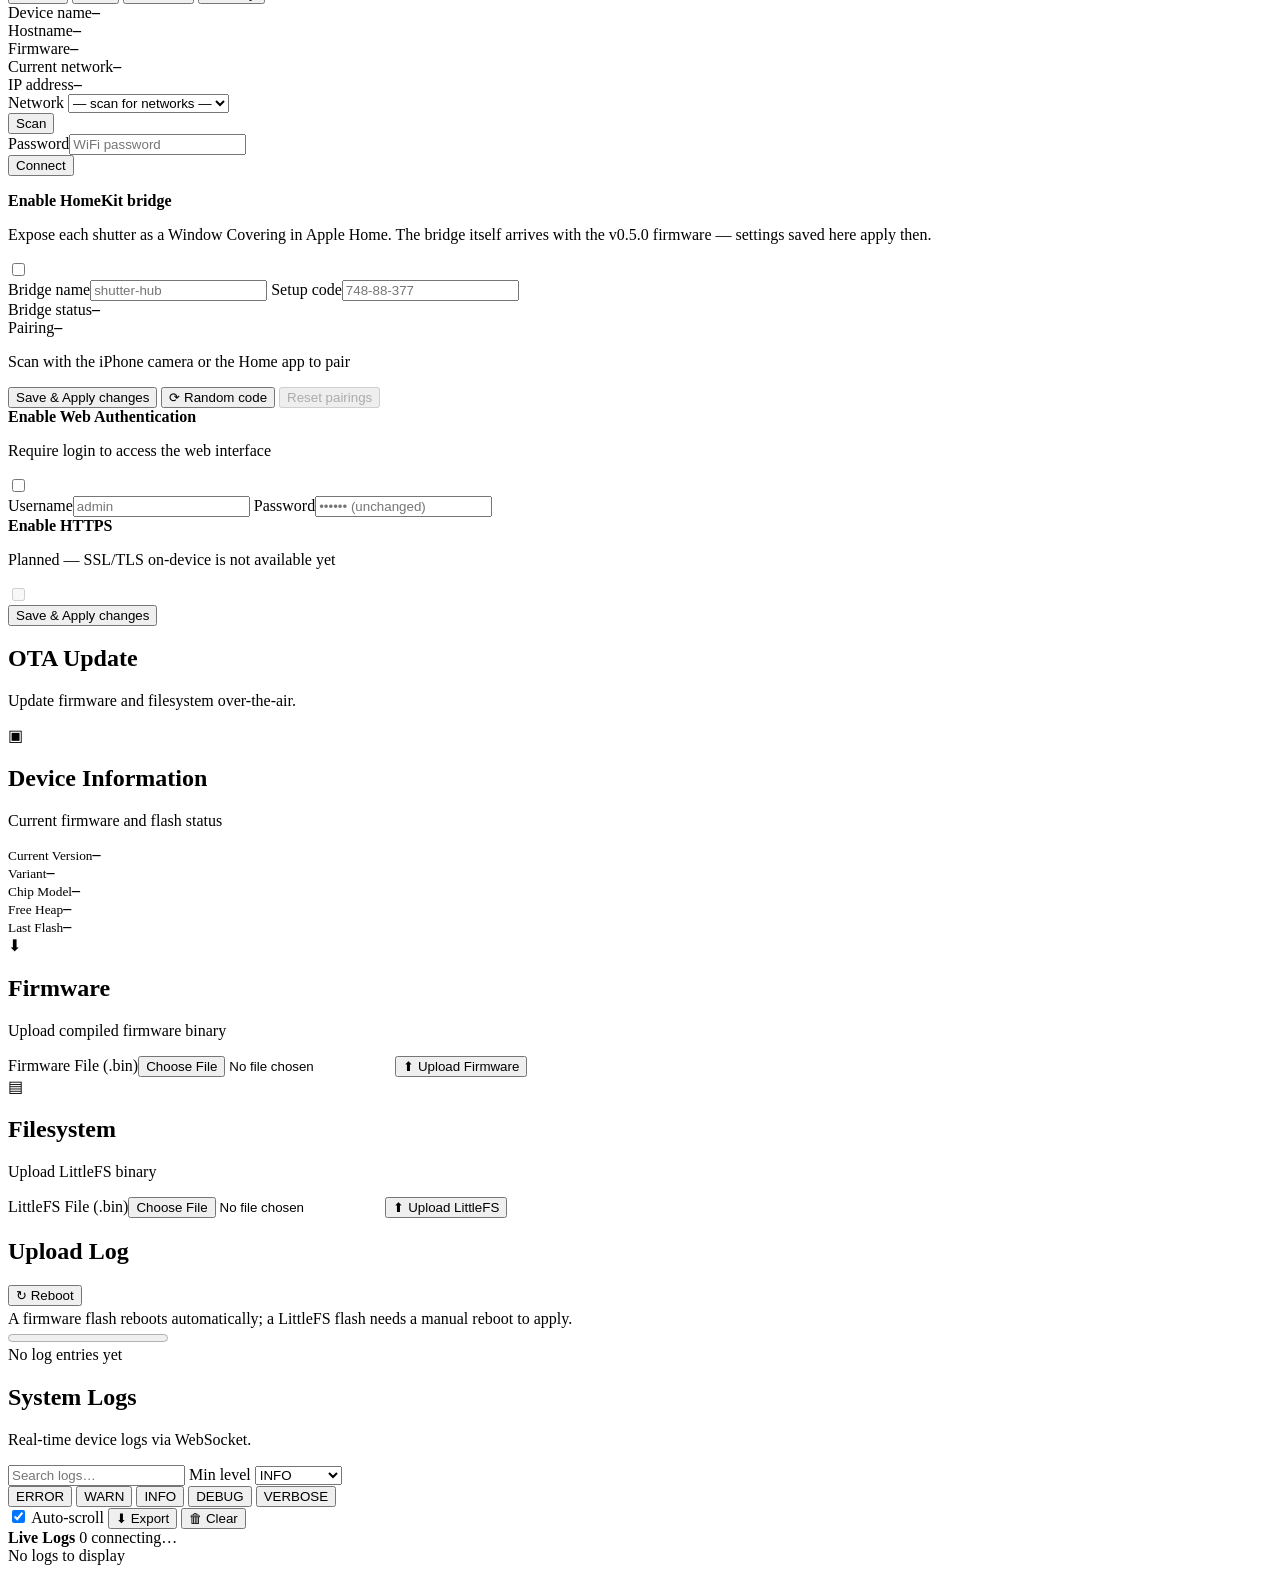
==== commit 88f15b5a: "feat(v0.4.4): System > HomeKit config tab + icons on the System sub-tabs Phase 5 groundwork, ahead o" ====
--- a/firmware/data/index.html
+++ b/firmware/data/index.html
@@ -254,10 +254,18 @@
         </div>
       </div>
       <div class="tabs" data-tabs="sys">
-        <button class="tab active" data-tab="device">Device</button>
-        <button class="tab" data-tab="wifi">WiFi</button>
-        <button class="tab" data-tab="homekit">HomeKit</button>
-        <button class="tab" data-tab="security">Security</button>
+        <button class="tab active" data-tab="device">
+          <svg viewBox="0 0 24 24" fill="none" stroke="currentColor" stroke-width="2" stroke-linecap="round" stroke-linejoin="round"><circle cx="12" cy="12" r="3"/><path d="M19.4 15a1.65 1.65 0 0 0 .33 1.82l.06.06a2 2 0 0 1 0 2.83 2 2 0 0 1-2.83 0l-.06-.06a1.65 1.65 0 0 0-1.82-.33 1.65 1.65 0 0 0-1 1.51V21a2 2 0 0 1-2 2 2 2 0 0 1-2-2v-.09A1.65 1.65 0 0 0 9 19.4a1.65 1.65 0 0 0-1.82.33l-.06.06a2 2 0 0 1-2.83 0 2 2 0 0 1 0-2.83l.06-.06a1.65 1.65 0 0 0 .33-1.82 1.65 1.65 0 0 0-1.51-1H3a2 2 0 0 1-2-2 2 2 0 0 1 2-2h.09A1.65 1.65 0 0 0 4.6 9a1.65 1.65 0 0 0-.33-1.82l-.06-.06a2 2 0 0 1 0-2.83 2 2 0 0 1 2.83 0l.06.06a1.65 1.65 0 0 0 1.82.33H9a1.65 1.65 0 0 0 1-1.51V3a2 2 0 0 1 2-2 2 2 0 0 1 2 2v.09a1.65 1.65 0 0 0 1 1.51 1.65 1.65 0 0 0 1.82-.33l.06-.06a2 2 0 0 1 2.83 0 2 2 0 0 1 0 2.83l-.06.06a1.65 1.65 0 0 0-.33 1.82V9a1.65 1.65 0 0 0 1.51 1H21a2 2 0 0 1 2 2 2 2 0 0 1-2 2h-.09a1.65 1.65 0 0 0-1.51 1z"/></svg>
+          <span>Device</span></button>
+        <button class="tab" data-tab="wifi">
+          <svg viewBox="0 0 24 24" fill="none" stroke="currentColor" stroke-width="2" stroke-linecap="round" stroke-linejoin="round"><path d="M5 12.55a11 11 0 0 1 14.08 0"/><path d="M1.42 9a16 16 0 0 1 21.16 0"/><path d="M8.53 16.11a6 6 0 0 1 6.95 0"/><line x1="12" y1="20" x2="12.01" y2="20"/></svg>
+          <span>WiFi</span></button>
+        <button class="tab" data-tab="homekit">
+          <svg viewBox="0 0 24 24" fill="none" stroke="currentColor" stroke-width="2" stroke-linecap="round" stroke-linejoin="round"><path d="M3 9l9-7 9 7v11a2 2 0 0 1-2 2H5a2 2 0 0 1-2-2z"/><polyline points="9 22 9 12 15 12 15 22"/></svg>
+          <span>HomeKit</span></button>
+        <button class="tab" data-tab="security">
+          <svg viewBox="0 0 24 24" fill="none" stroke="currentColor" stroke-width="2" stroke-linecap="round" stroke-linejoin="round"><path d="M12 22s8-4 8-10V5l-8-3-8 3v7c0 6 8 10 8 10z"/></svg>
+          <span>Security</span></button>
       </div>
       <div class="card tabpane" data-pane="device">
         <div class="kv"><span>Device name</span><b id="sy_dev">–</b></div>
@@ -280,7 +288,26 @@
         <p class="msg" id="wf_msg"></p>
       </div>
       <div class="card tabpane hidden" data-pane="homekit">
-        <p class="sub">Apple Home (HomeKit) bridge arrives in Phase 5 — nothing to configure yet.</p>
+        <div class="toggle-row">
+          <div><b>Enable HomeKit bridge</b><p>Expose each shutter as a Window Covering in Apple Home. The bridge itself arrives with the v0.5.0 firmware — settings saved here apply then.</p></div>
+          <label class="switch"><input type="checkbox" id="hk_en"><span class="slider"></span></label>
+        </div>
+        <div class="form2">
+          <label>Bridge name<input id="hk_name" maxlength="32" placeholder="shutter-hub"></label>
+          <label>Setup code<input id="hk_code" inputmode="numeric" maxlength="10" placeholder="748-88-377"></label>
+        </div>
+        <div class="kv"><span>Bridge status</span><b id="hk_run">–</b></div>
+        <div class="kv"><span>Pairing</span><b id="hk_pair">–</b></div>
+        <div class="qrbox hidden" id="hk_qrbox">
+          <div id="hk_qr"></div>
+          <p id="hk_qrcap">Scan with the iPhone camera or the Home app to pair<br><b id="hk_codefmt"></b></p>
+        </div>
+        <div class="actions">
+          <button class="btn primary" id="hk_save">Save &amp; Apply changes</button>
+          <button class="btn ghost" id="hk_rand">⟳ Random code</button>
+          <button class="btn danger" id="hk_reset" disabled>Reset pairings</button>
+          <span class="msg" id="hk_msg"></span>
+        </div>
       </div>
       <div class="card tabpane hidden" data-pane="security">
         <div class="toggle-row">
@@ -370,6 +397,7 @@
     </section>
   </main>
 </div>
+<script src="/qrcode.min.js"></script>
 <script src="/app.js"></script>
 </body>
 </html>
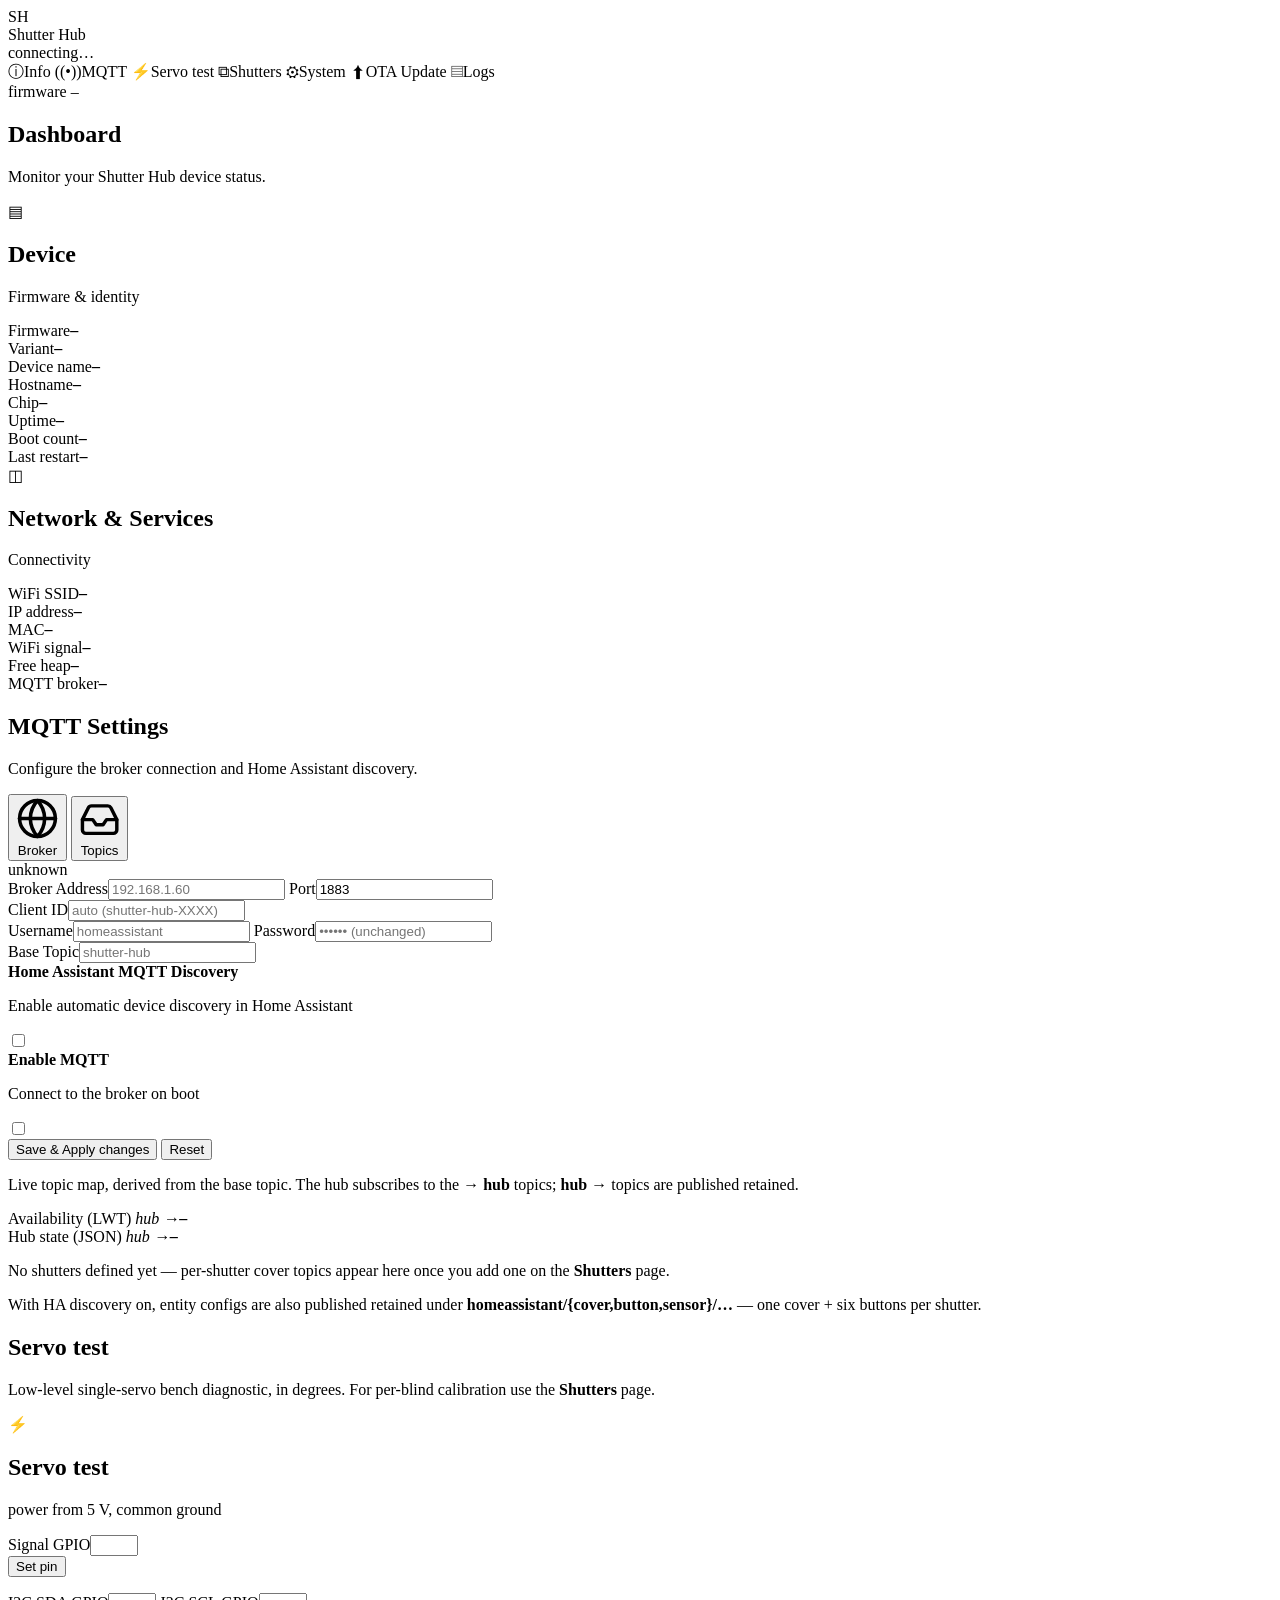
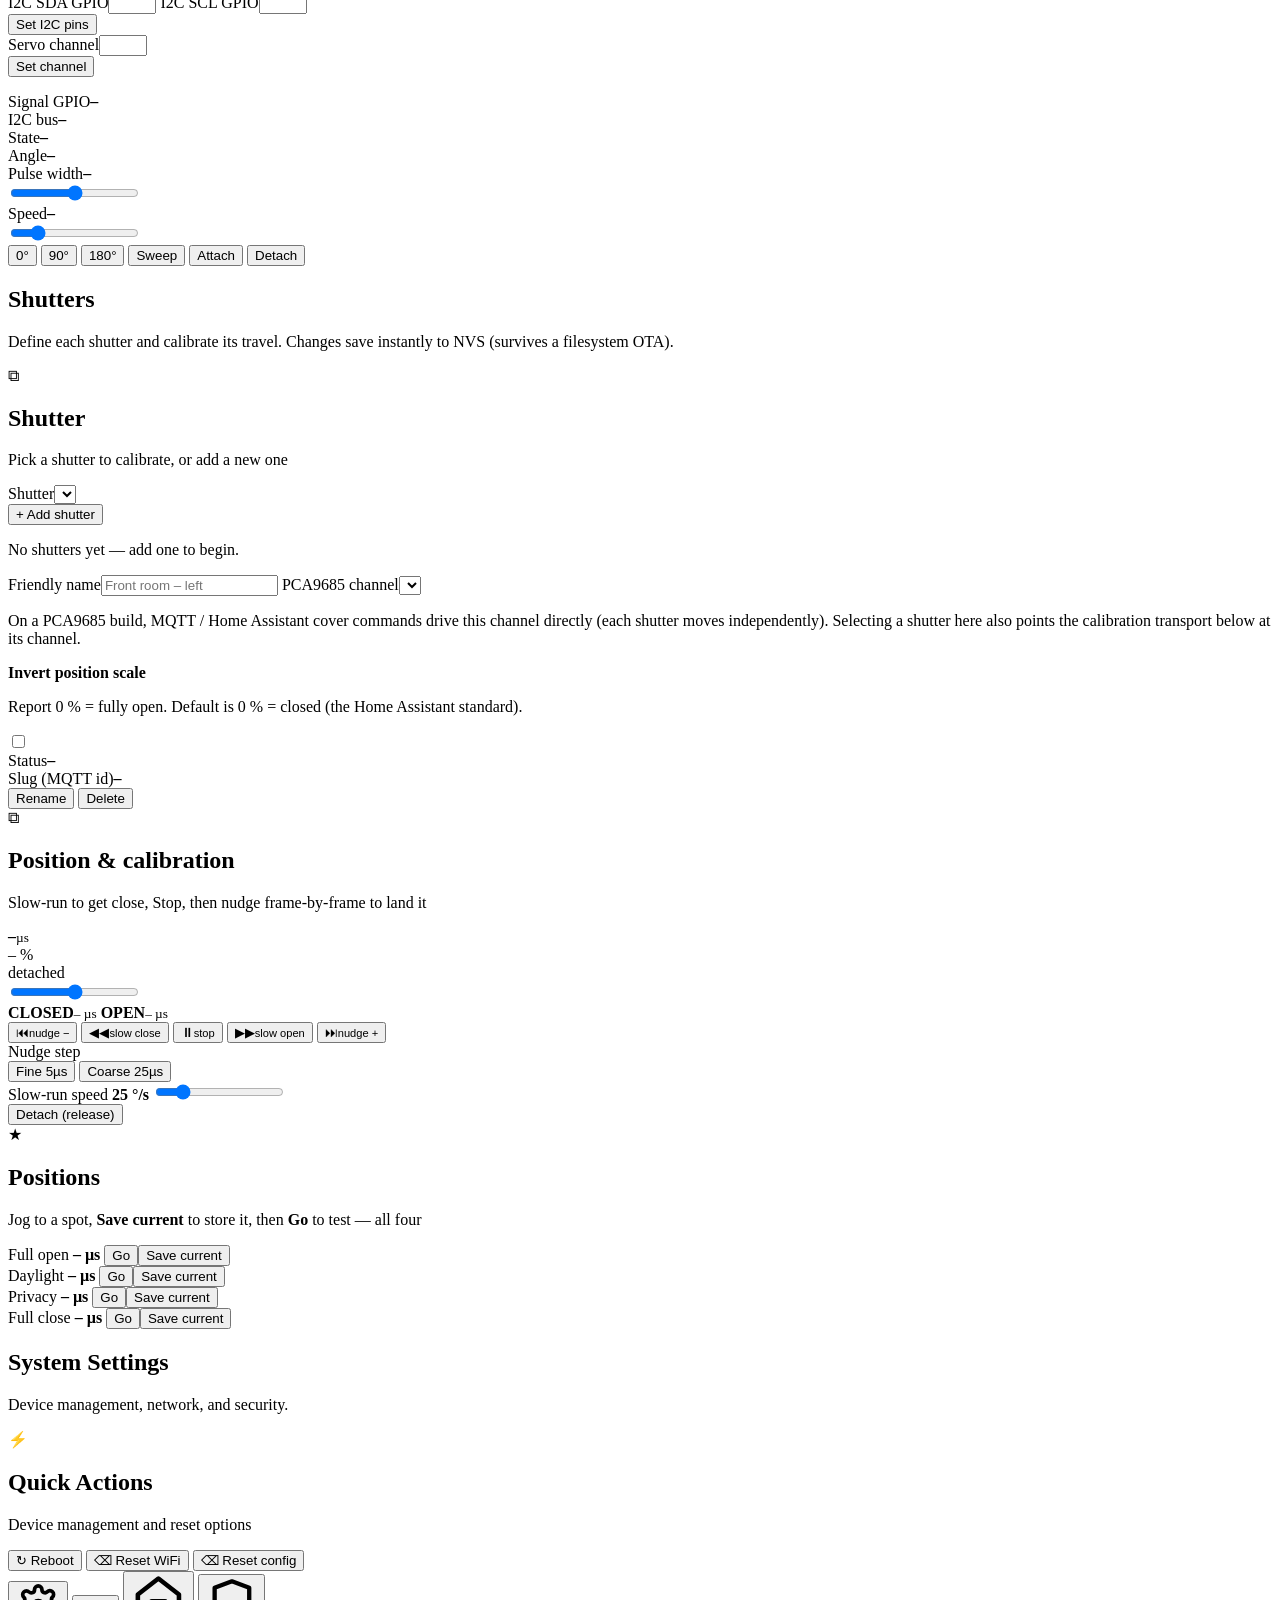
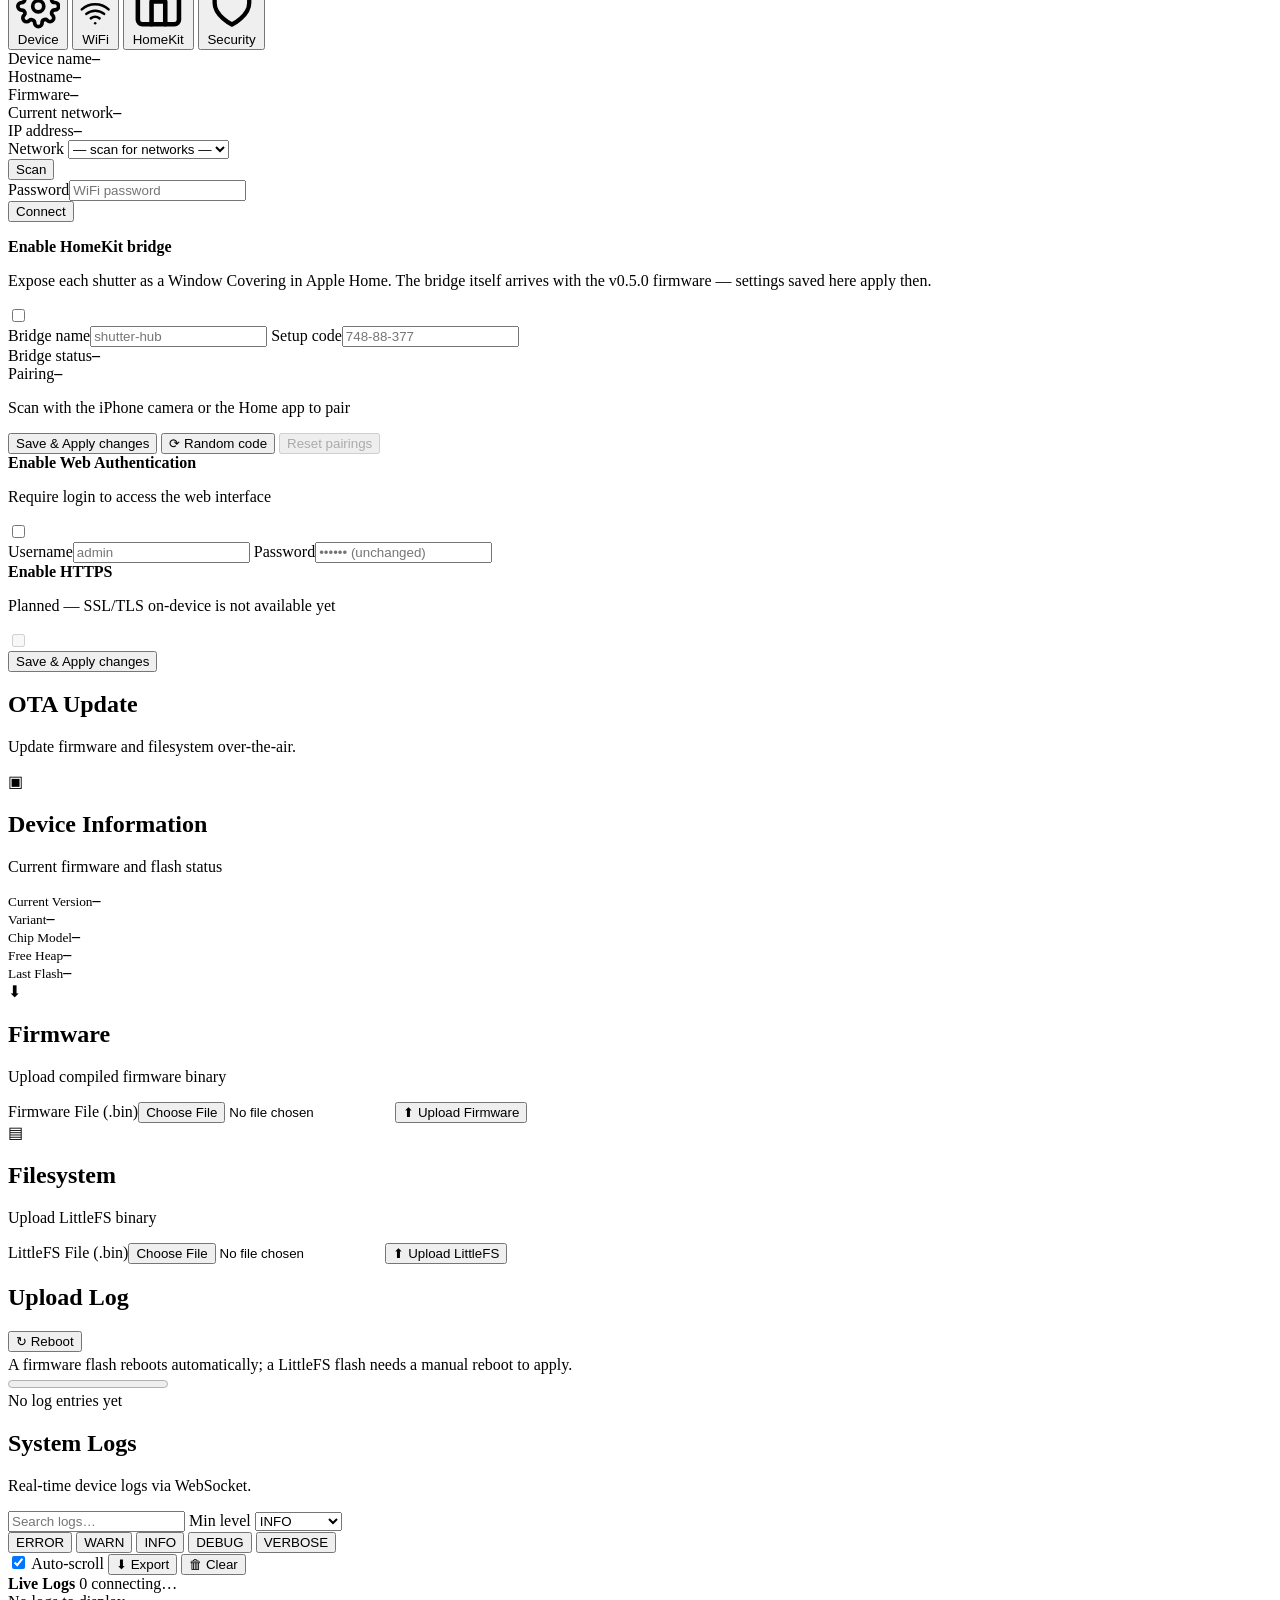
==== commit 0fbea9ef: "feat(v0.4.4): icons on the MQTT sub-tabs (Broker/Topics); skip SSL/TLS Extends the v0.4.4 tab-icon w" ====
--- a/firmware/data/index.html
+++ b/firmware/data/index.html
@@ -62,8 +62,12 @@
     <section class="page hidden" id="page-mqtt">
       <h1>MQTT Settings</h1><p class="sub">Configure the broker connection and Home Assistant discovery.</p>
       <div class="tabs" data-tabs="mqtt">
-        <button class="tab active" data-tab="broker">Broker</button>
-        <button class="tab" data-tab="topics">Topics</button>
+        <button class="tab active" data-tab="broker">
+          <svg viewBox="0 0 24 24" fill="none" stroke="currentColor" stroke-width="2" stroke-linecap="round" stroke-linejoin="round"><circle cx="12" cy="12" r="10"/><line x1="2" y1="12" x2="22" y2="12"/><path d="M12 2a15.3 15.3 0 0 1 4 10 15.3 15.3 0 0 1-4 10 15.3 15.3 0 0 1-4-10 15.3 15.3 0 0 1 4-10z"/></svg>
+          <span>Broker</span></button>
+        <button class="tab" data-tab="topics">
+          <svg viewBox="0 0 24 24" fill="none" stroke="currentColor" stroke-width="2" stroke-linecap="round" stroke-linejoin="round"><polyline points="22 12 16 12 14 15 10 15 8 12 2 12"/><path d="M5.45 5.11L2 12v6a2 2 0 0 0 2 2h16a2 2 0 0 0 2-2v-6l-3.45-6.89A2 2 0 0 0 16.76 4H7.24a2 2 0 0 0-1.79 1.11z"/></svg>
+          <span>Topics</span></button>
       </div>
       <div class="card tabpane" data-pane="broker">
         <div class="pill" id="mq_pill"><span class="dot"></span><span>unknown</span></div>
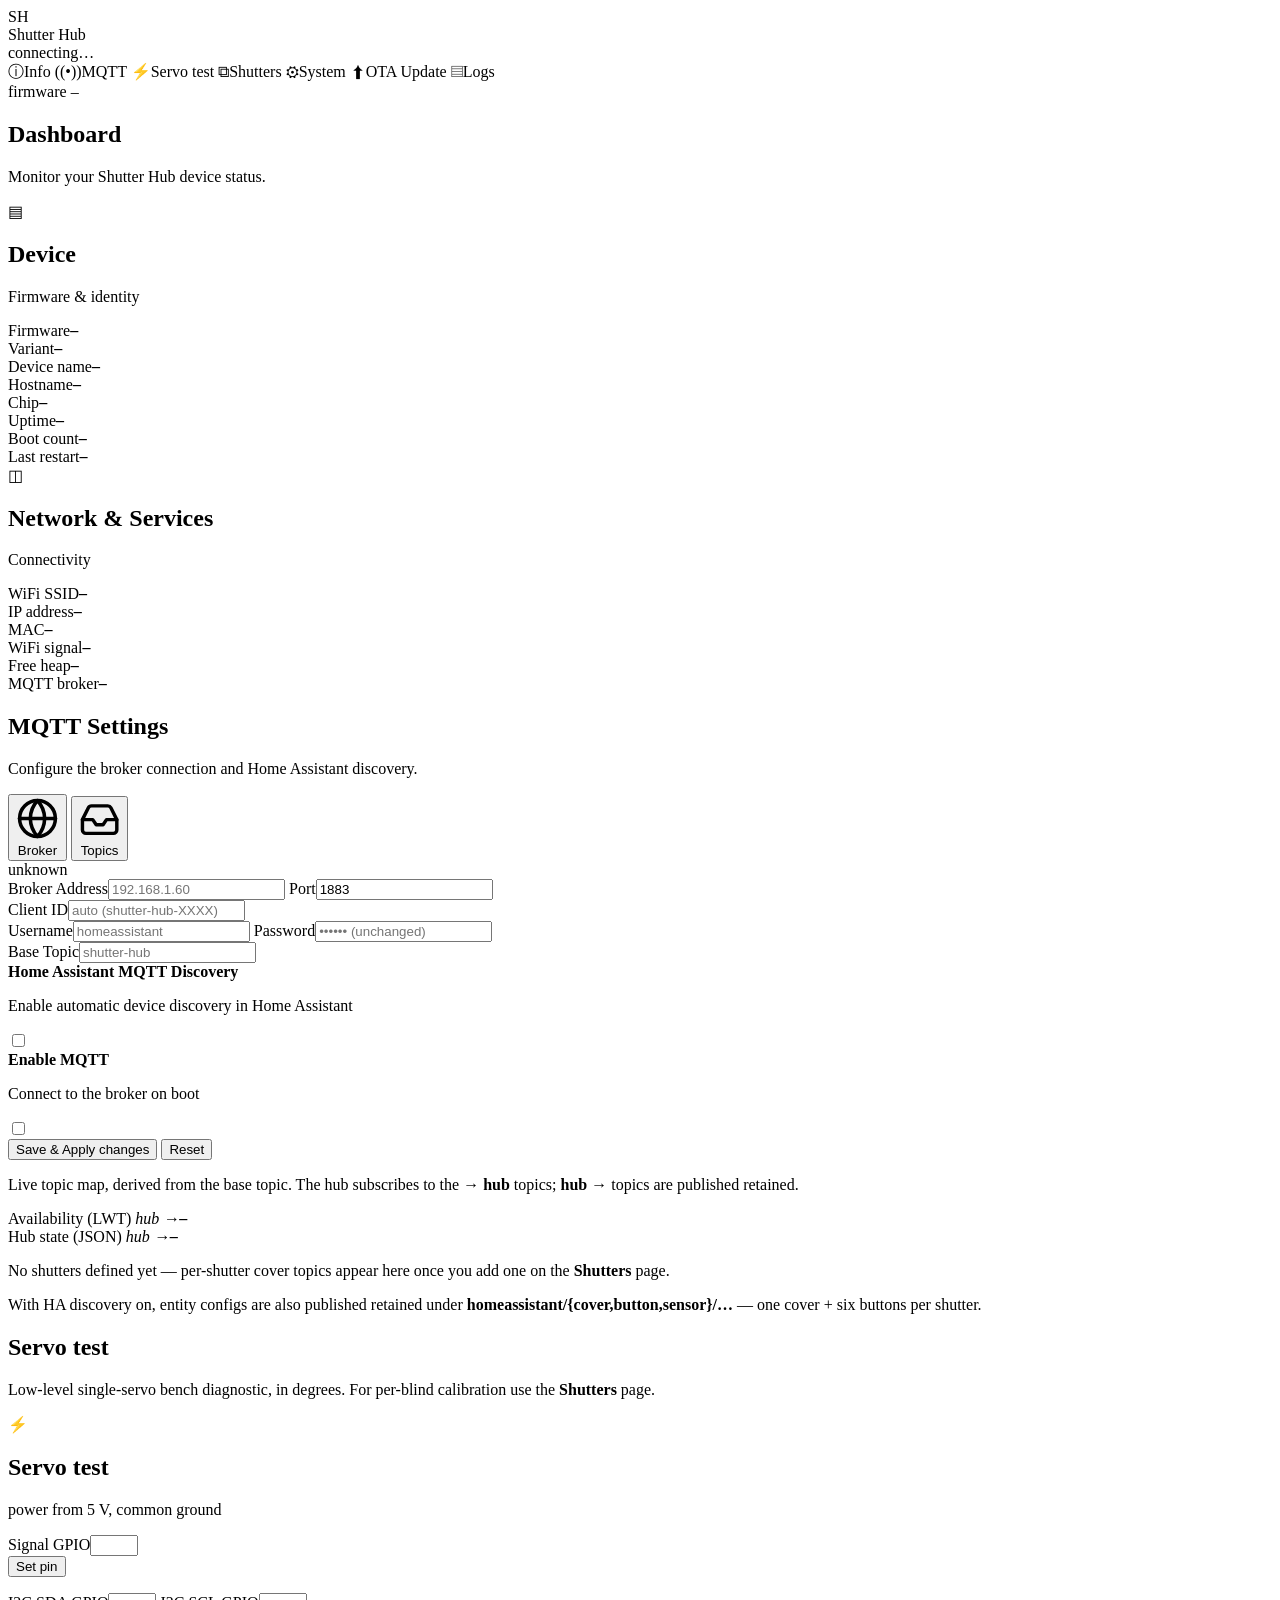
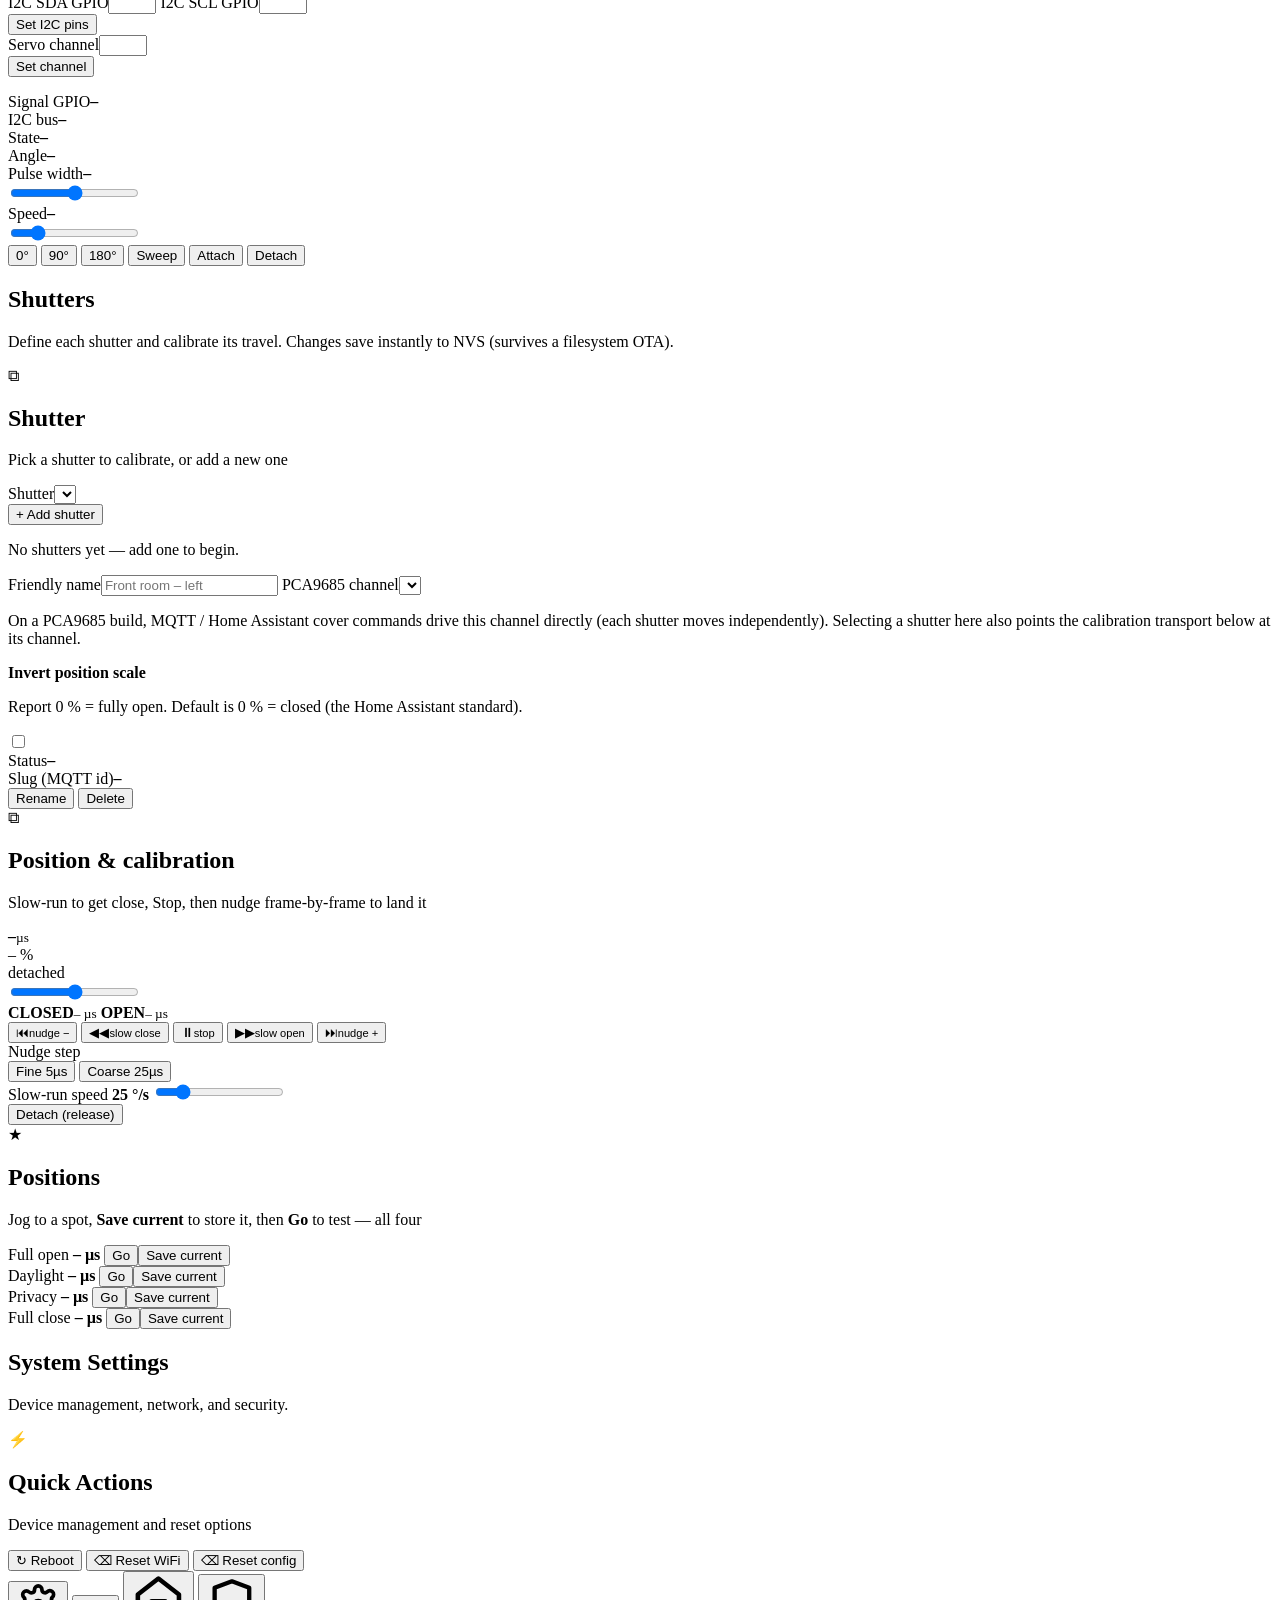
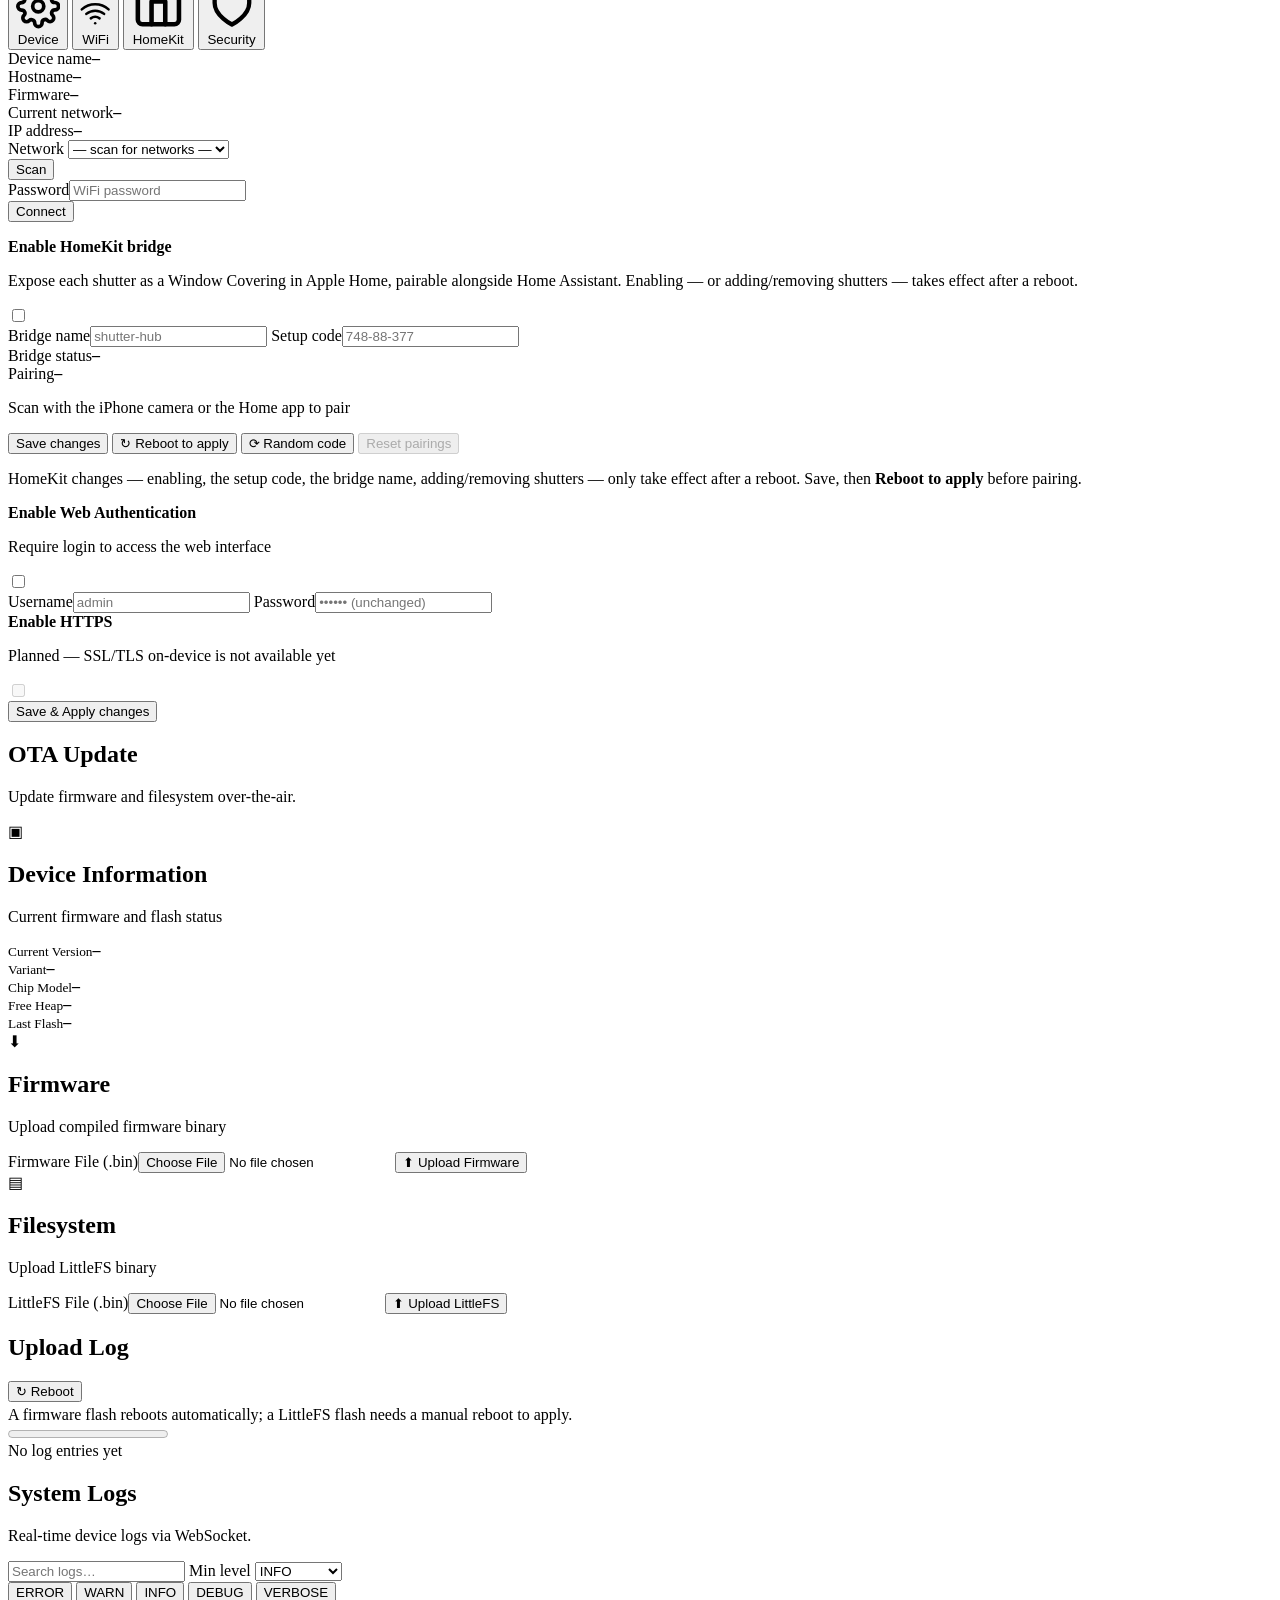
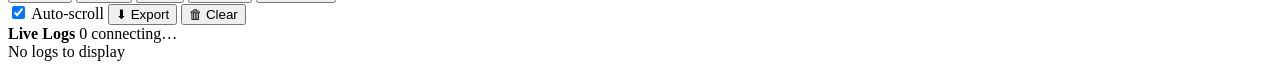
==== commit 5299777d: "feat(v0.5.0): HomeKit HomeSpan bridge — Window Covering per shutter Wires the Phase 5 bridge into th" ====
--- a/firmware/data/index.html
+++ b/firmware/data/index.html
@@ -293,7 +293,7 @@
       </div>
       <div class="card tabpane hidden" data-pane="homekit">
         <div class="toggle-row">
-          <div><b>Enable HomeKit bridge</b><p>Expose each shutter as a Window Covering in Apple Home. The bridge itself arrives with the v0.5.0 firmware — settings saved here apply then.</p></div>
+          <div><b>Enable HomeKit bridge</b><p>Expose each shutter as a Window Covering in Apple Home, pairable alongside Home Assistant. Enabling — or adding/removing shutters — takes effect after a reboot.</p></div>
           <label class="switch"><input type="checkbox" id="hk_en"><span class="slider"></span></label>
         </div>
         <div class="form2">
@@ -307,11 +307,14 @@
           <p id="hk_qrcap">Scan with the iPhone camera or the Home app to pair<br><b id="hk_codefmt"></b></p>
         </div>
         <div class="actions">
-          <button class="btn primary" id="hk_save">Save &amp; Apply changes</button>
+          <button class="btn primary" id="hk_save">Save changes</button>
+          <button class="btn ghost" id="hk_reboot">↻ Reboot to apply</button>
           <button class="btn ghost" id="hk_rand">⟳ Random code</button>
           <button class="btn danger" id="hk_reset" disabled>Reset pairings</button>
           <span class="msg" id="hk_msg"></span>
         </div>
+        <p class="msg">HomeKit changes — enabling, the setup code, the bridge name, adding/removing
+          shutters — only take effect after a reboot. Save, then <b>Reboot to apply</b> before pairing.</p>
       </div>
       <div class="card tabpane hidden" data-pane="security">
         <div class="toggle-row">
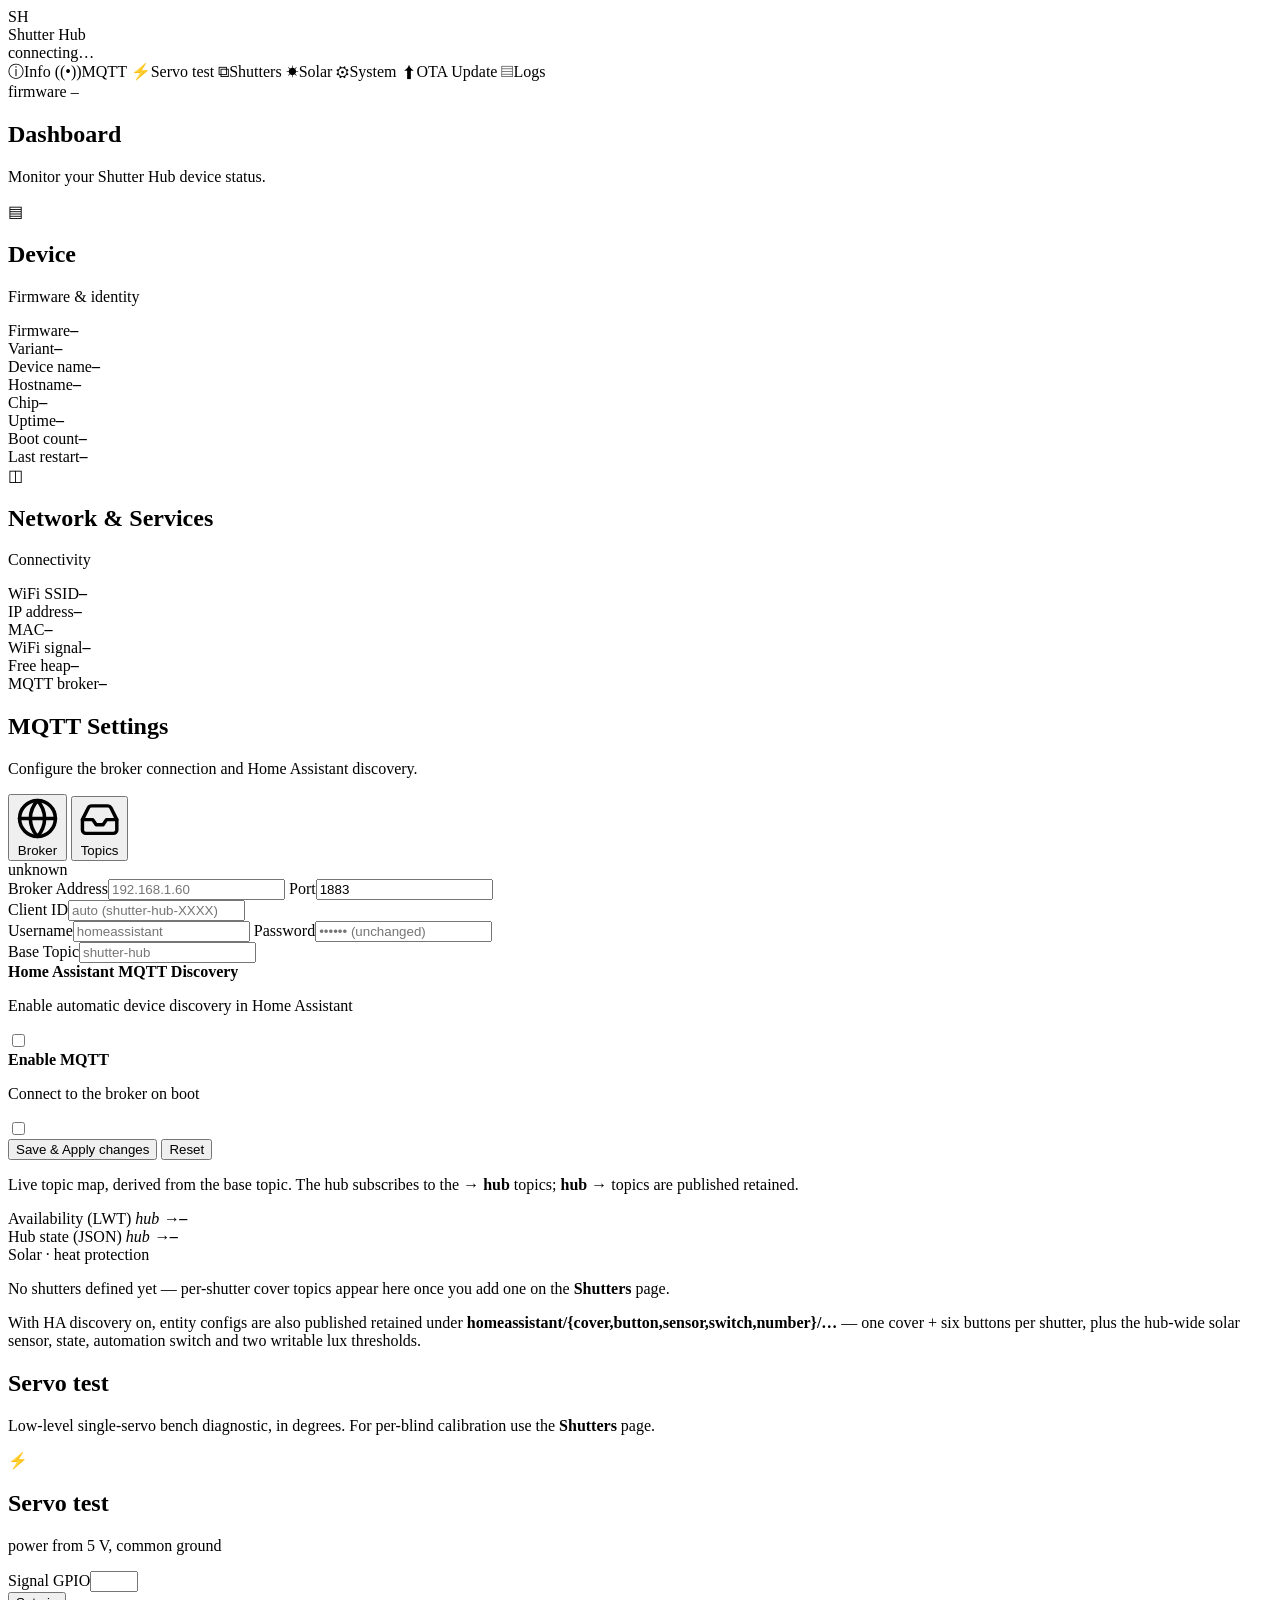
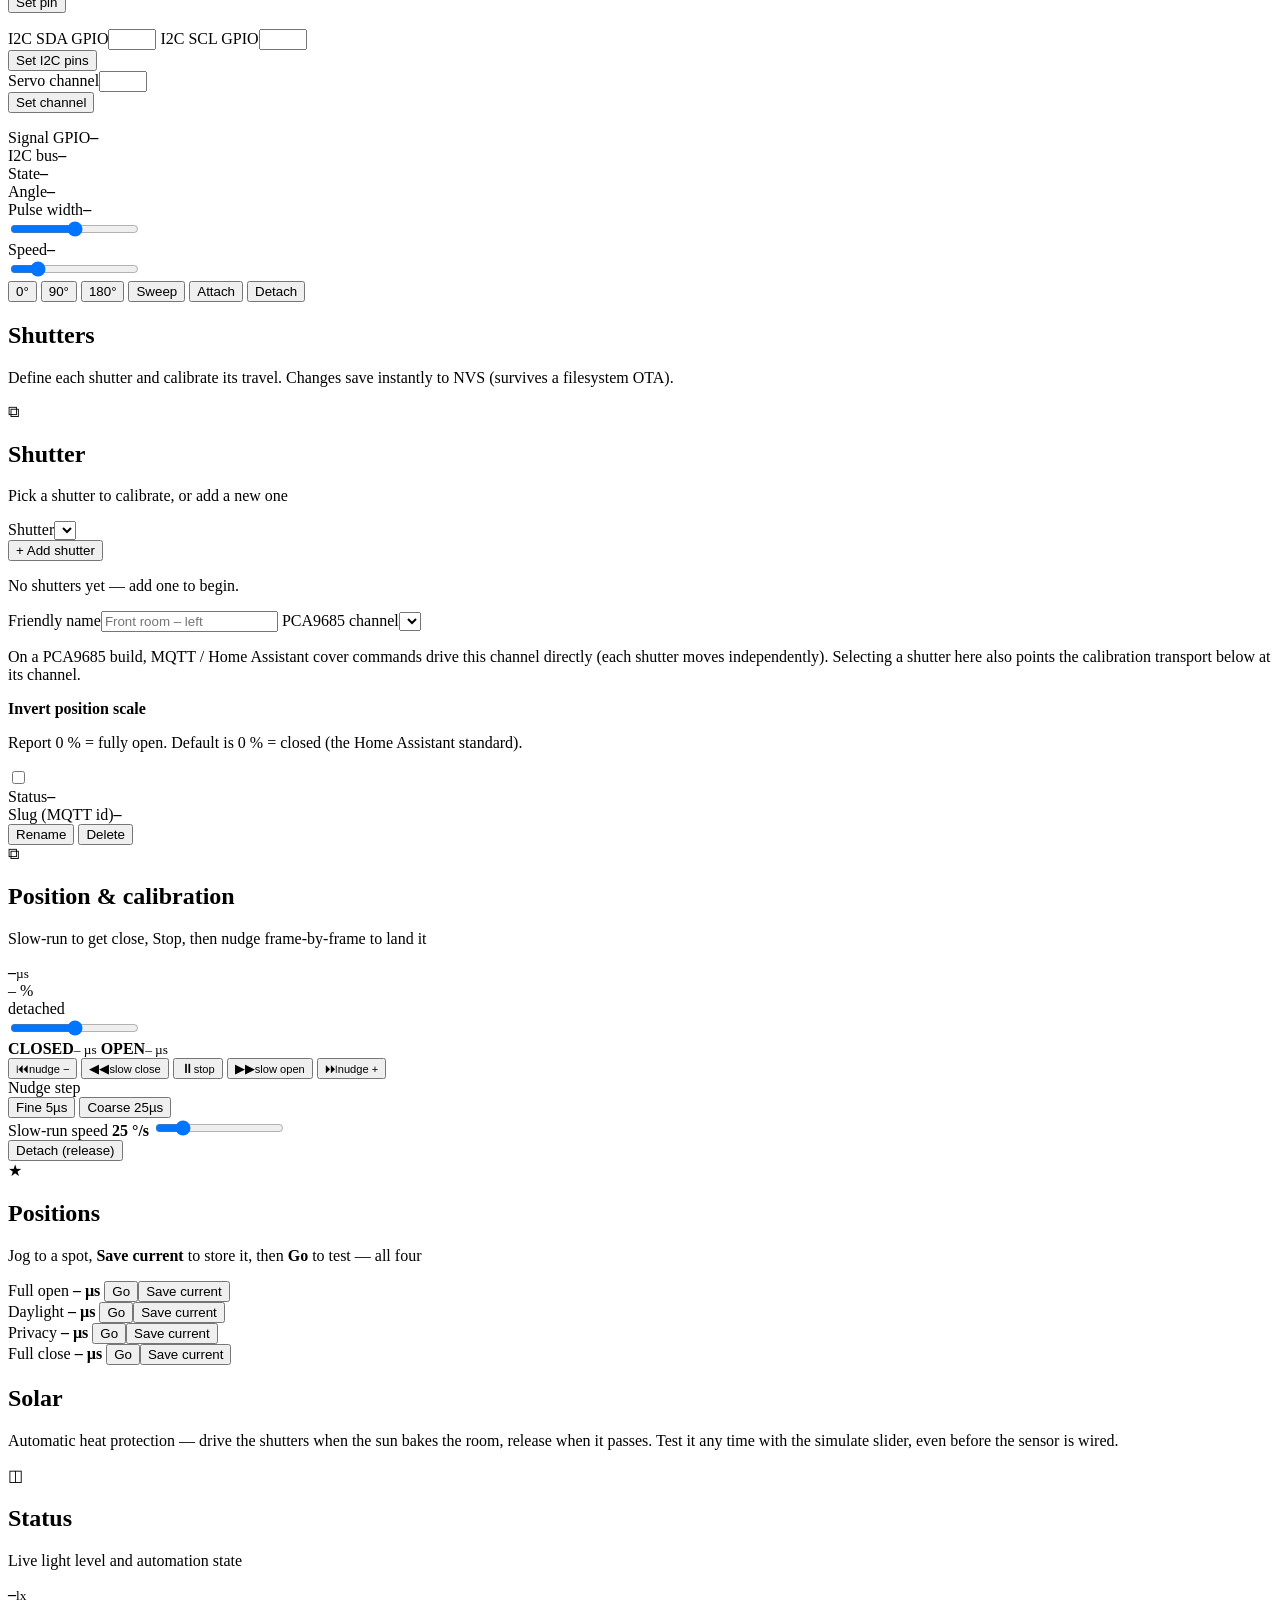
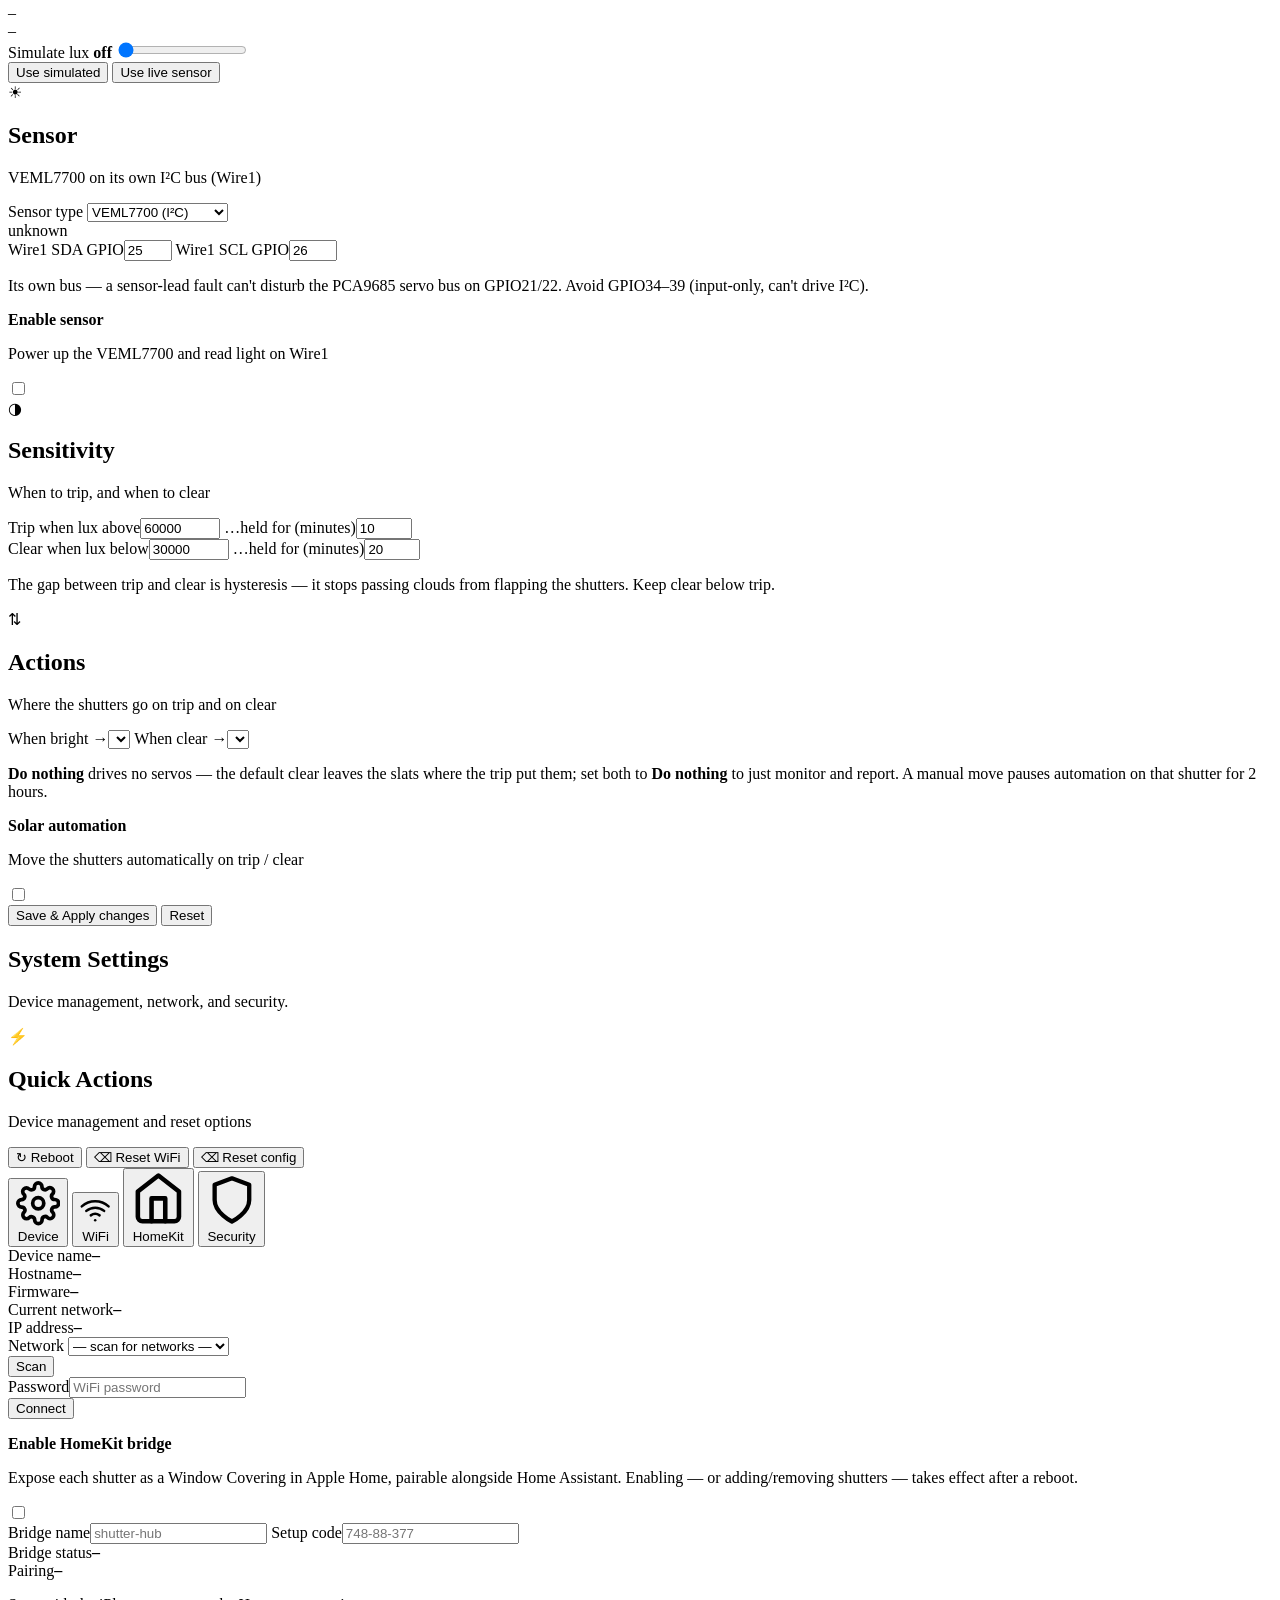
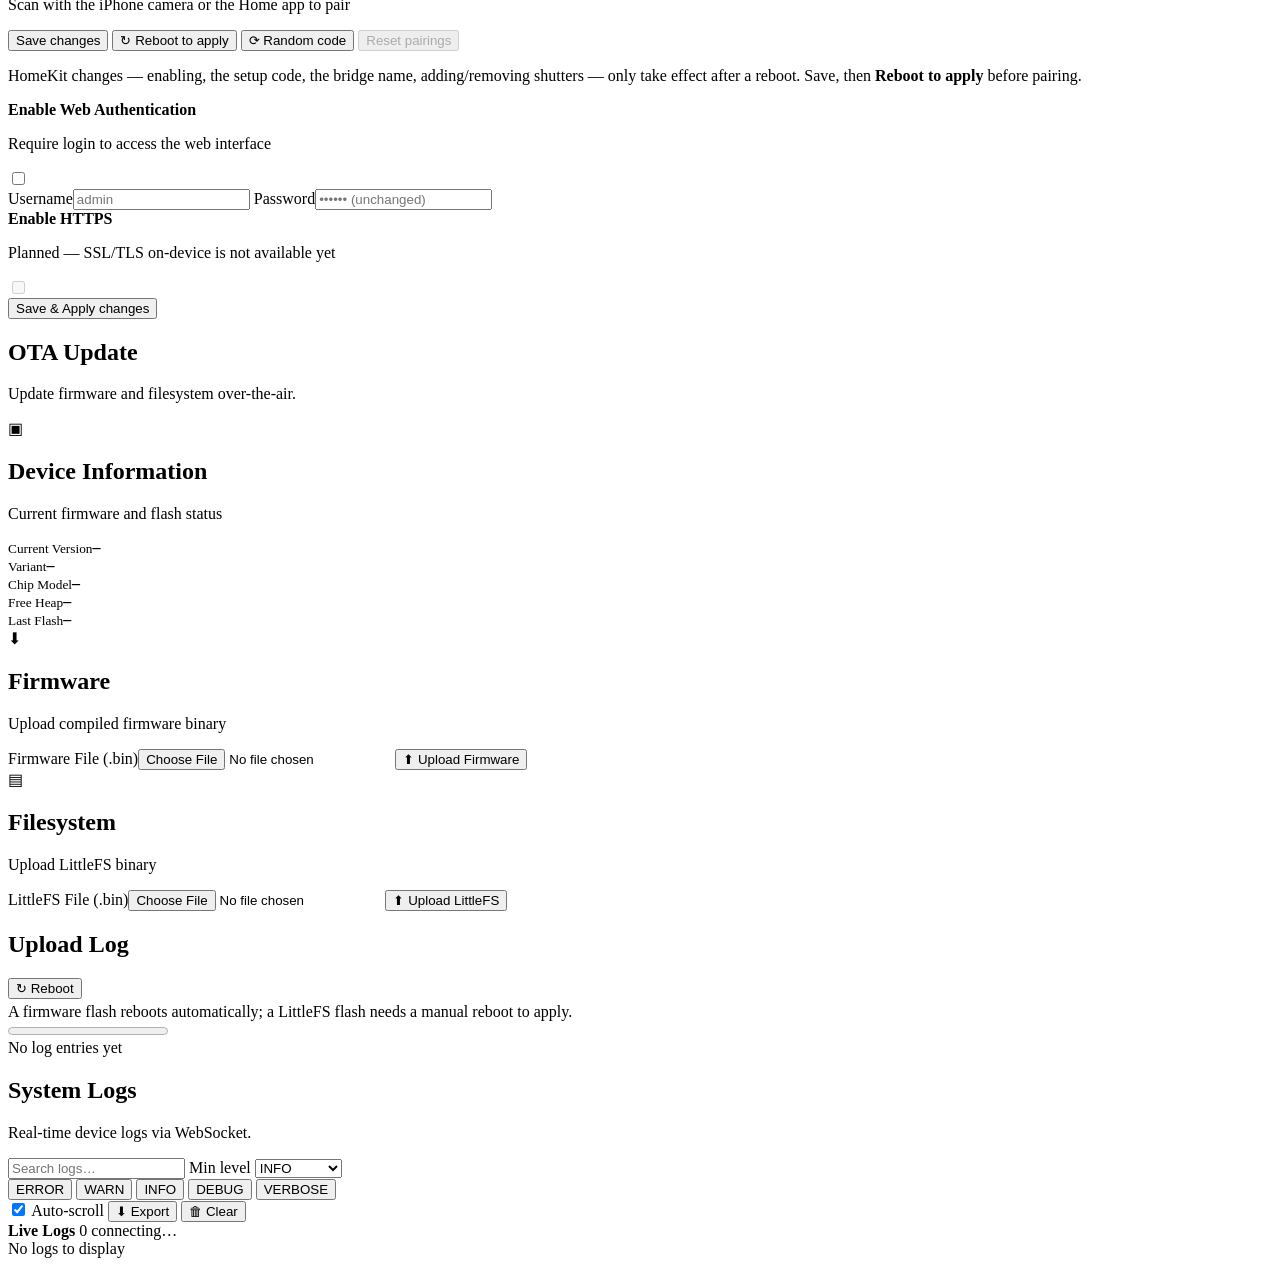
==== commit 77c80067: "feat(v0.6.0): light sensor + solar heat protection (Phase 6) VEML7700 ambient-light sensor drives a " ====
--- a/firmware/data/index.html
+++ b/firmware/data/index.html
@@ -22,6 +22,7 @@
       <a class="nav-item" data-route="mqtt"><span class="ni">((•))</span>MQTT</a>
       <a class="nav-item" data-route="actions"><span class="ni">⚡</span>Servo test</a>
       <a class="nav-item" data-route="shutters"><span class="ni">⧉</span>Shutters</a>
+      <a class="nav-item" data-route="solar"><span class="ni">☀</span>Solar</a>
       <a class="nav-item" data-route="system"><span class="ni">⚙</span>System</a>
       <a class="nav-item" data-route="ota"><span class="ni">⬆</span>OTA Update</a>
       <a class="nav-item" data-route="logs"><span class="ni">▤</span>Logs</a>
@@ -96,9 +97,11 @@
         <p class="sub">Live topic map, derived from the base topic. The hub subscribes to the <b>→ hub</b> topics; <b>hub →</b> topics are published retained.</p>
         <div class="kv"><span>Availability (LWT) <i class="tdir">hub →</i></span><b class="mono" id="t_status">–</b></div>
         <div class="kv"><span>Hub state (JSON) <i class="tdir">hub →</i></span><b class="mono" id="t_state">–</b></div>
+        <div class="tsh"><div class="tsh-name">Solar <span class="muted">· heat protection</span></div></div>
+        <div id="t_solar"></div>
         <div id="t_shutters"></div>
         <p class="msg" id="t_none">No shutters defined yet — per-shutter cover topics appear here once you add one on the <b>Shutters</b> page.</p>
-        <p class="msg">With HA discovery on, entity configs are also published retained under <b>homeassistant/{cover,button,sensor}/…</b> — one cover + six buttons per shutter.</p>
+        <p class="msg">With HA discovery on, entity configs are also published retained under <b>homeassistant/{cover,button,sensor,switch,number}/…</b> — one cover + six buttons per shutter, plus the hub-wide solar sensor, state, automation switch and two writable lux thresholds.</p>
       </div>
     </section>
 
@@ -245,6 +248,78 @@
       </div>
     </section>
 
+    <!-- SOLAR (light sensor + heat protection) -->
+    <section class="page hidden" id="page-solar">
+      <h1>Solar</h1><p class="sub">Automatic heat protection — drive the shutters when the sun bakes the room, release when it passes. Test it any time with the simulate slider, even before the sensor is wired.</p>
+
+      <!-- Status (at-a-glance, first) -->
+      <div class="card">
+        <div class="card-head"><span class="ic teal">◫</span><div><h2>Status</h2><p>Live light level and automation state</p></div></div>
+        <div class="cal-readout">
+          <div class="cal-us"><b id="so_lux">–</b><small>lx</small></div>
+          <div class="cal-pct" id="so_state">–</div>
+          <div class="cal-state" id="so_detail">–</div>
+        </div>
+        <label>Simulate lux <b id="so_simv">off</b></label>
+        <input type="range" id="so_sim" class="range" min="0" max="120000" step="500" value="0">
+        <div class="actions">
+          <button class="btn ghost" id="so_simon">Use simulated</button>
+          <button class="btn ghost" id="so_live">Use live sensor</button>
+          <span class="msg" id="so_smsg"></span>
+        </div>
+      </div>
+
+      <!-- Sensor -->
+      <div class="card">
+        <div class="card-head"><span class="ic pink">☀</span><div><h2>Sensor</h2><p>VEML7700 on its own I²C bus (Wire1)</p></div></div>
+        <div class="form2">
+          <label>Sensor type
+            <select id="so_type"><option value="0">VEML7700 (I²C)</option><option value="1" disabled>Analog LDR — later</option></select>
+          </label>
+          <div class="endbtn"><span class="pill" id="so_detpill"><span class="dot"></span><span>unknown</span></span></div>
+        </div>
+        <div class="form2">
+          <label>Wire1 SDA GPIO<input id="so_sda" type="number" min="0" max="39" value="25"></label>
+          <label>Wire1 SCL GPIO<input id="so_scl" type="number" min="0" max="39" value="26"></label>
+        </div>
+        <p class="msg">Its own bus — a sensor-lead fault can't disturb the PCA9685 servo bus on GPIO21/22. Avoid GPIO34–39 (input-only, can't drive I²C).</p>
+        <div class="toggle-row">
+          <div><b>Enable sensor</b><p>Power up the VEML7700 and read light on Wire1</p></div>
+          <label class="switch"><input type="checkbox" id="so_lsen"><span class="slider"></span></label>
+        </div>
+      </div>
+
+      <!-- Sensitivity -->
+      <div class="card">
+        <div class="card-head"><span class="ic teal">◑</span><div><h2>Sensitivity</h2><p>When to trip, and when to clear</p></div></div>
+        <div class="form2">
+          <label>Trip when lux above<input id="so_triplux" type="number" min="0" max="130000" value="60000"></label>
+          <label>…held for (minutes)<input id="so_tripmin" type="number" min="0" max="240" value="10"></label>
+        </div>
+        <div class="form2">
+          <label>Clear when lux below<input id="so_clearlux" type="number" min="0" max="130000" value="30000"></label>
+          <label>…held for (minutes)<input id="so_clearmin" type="number" min="0" max="240" value="20"></label>
+        </div>
+        <p class="msg">The gap between trip and clear is hysteresis — it stops passing clouds from flapping the shutters. Keep clear below trip.</p>
+      </div>
+
+      <!-- Actions -->
+      <div class="card">
+        <div class="card-head"><span class="ic pink">⇅</span><div><h2>Actions</h2><p>Where the shutters go on trip and on clear</p></div></div>
+        <div class="form2">
+          <label>When bright →<select id="so_bright"></select></label>
+          <label>When clear →<select id="so_clear"></select></label>
+        </div>
+        <p class="msg"><b>Do nothing</b> drives no servos — the default clear leaves the slats where the trip put them; set both to <b>Do nothing</b> to just monitor and report. A manual move pauses automation on that shutter for 2 hours.</p>
+        <div class="toggle-row">
+          <div><b>Solar automation</b><p>Move the shutters automatically on trip / clear</p></div>
+          <label class="switch"><input type="checkbox" id="so_solen"><span class="slider"></span></label>
+        </div>
+        <div class="actions"><button class="btn primary" id="so_save">Save &amp; Apply changes</button>
+          <button class="btn ghost" id="so_reset">Reset</button><span class="msg" id="so_msg"></span></div>
+      </div>
+    </section>
+
     <!-- SYSTEM -->
     <section class="page hidden" id="page-system">
       <h1>System Settings</h1><p class="sub">Device management, network, and security.</p>
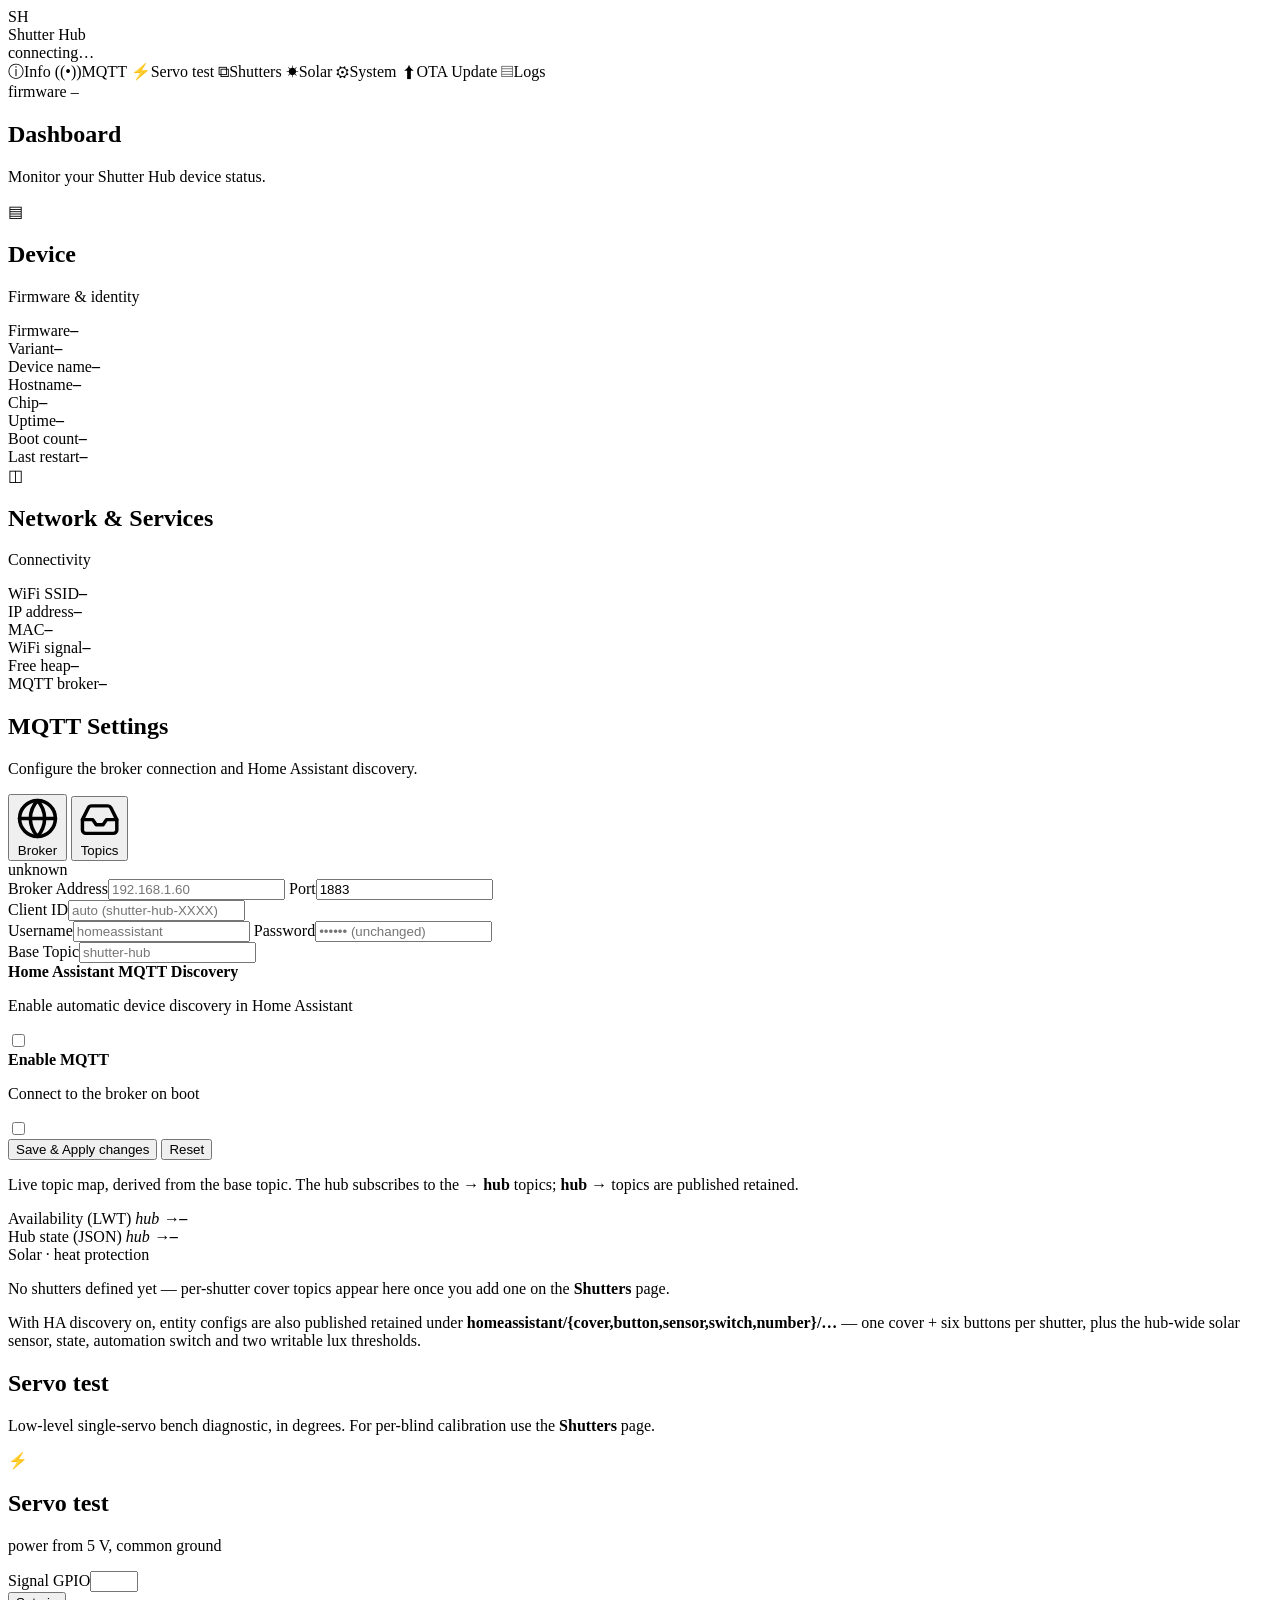
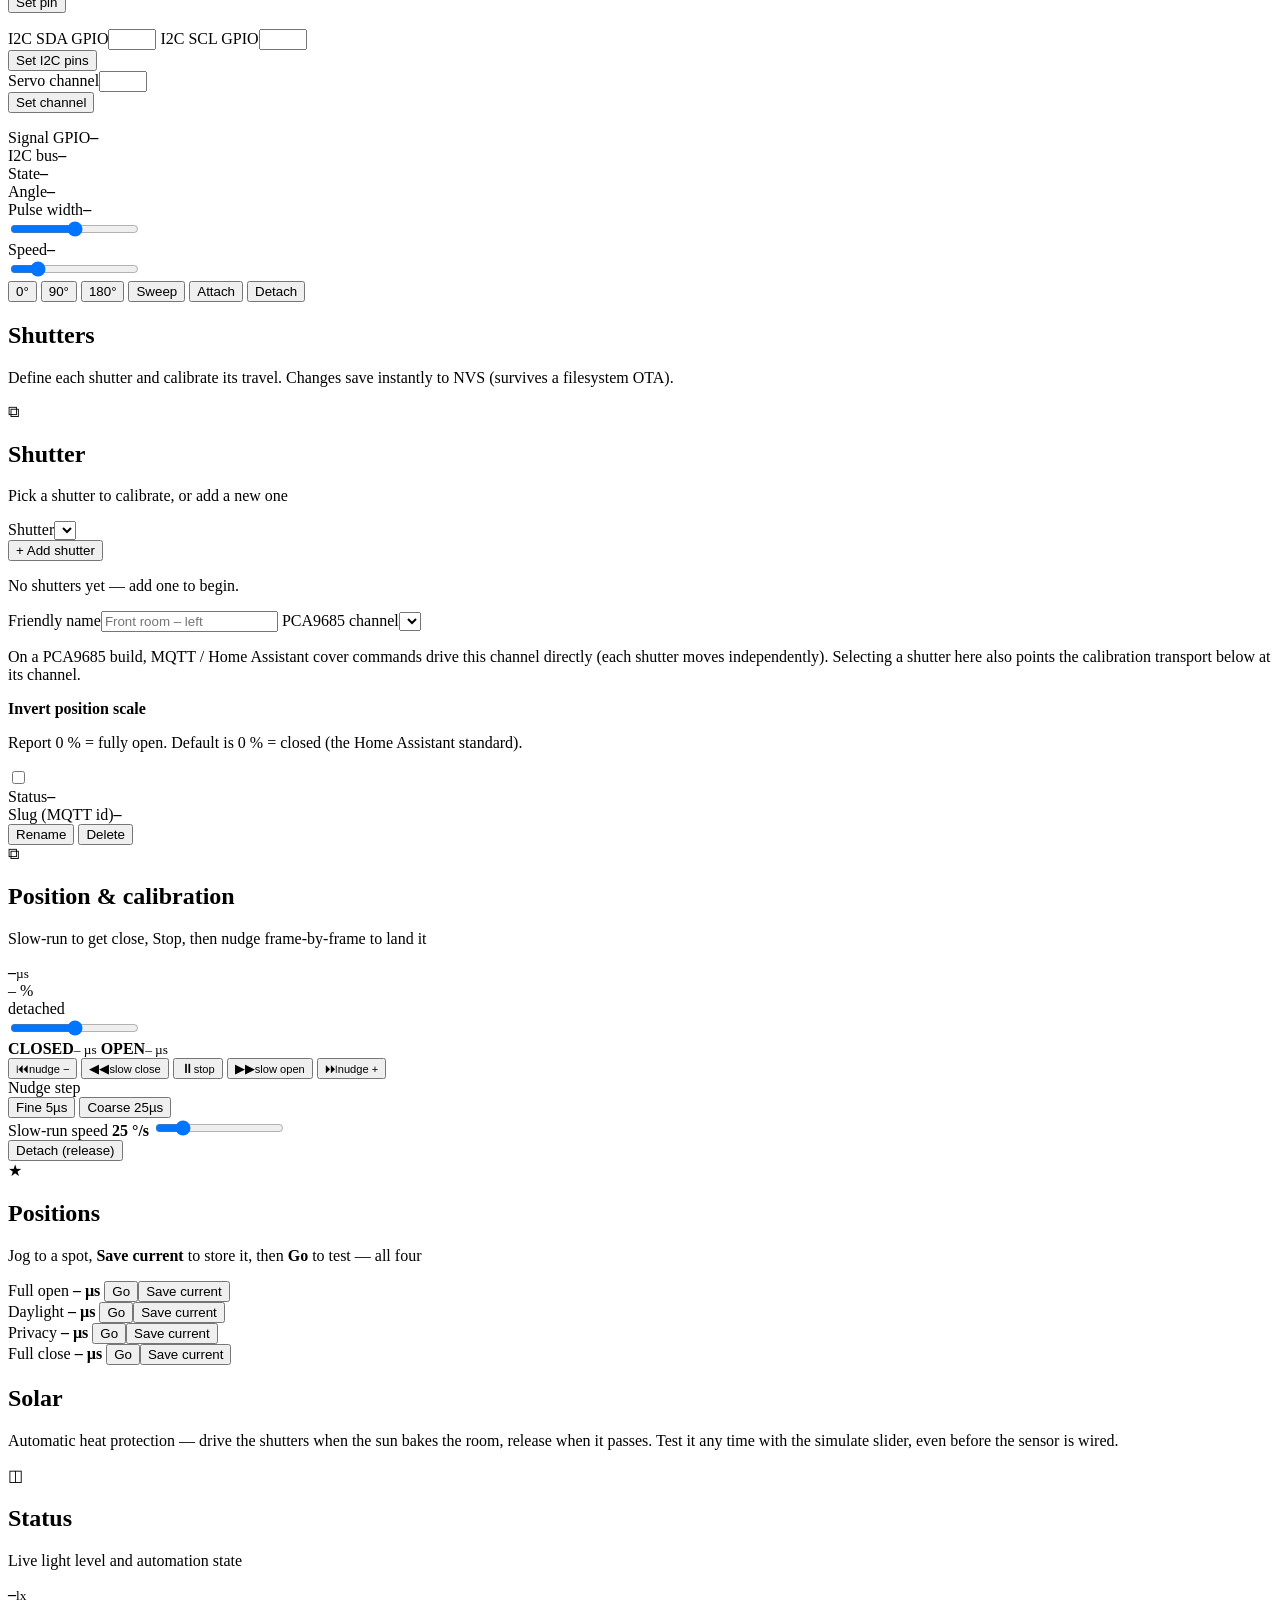
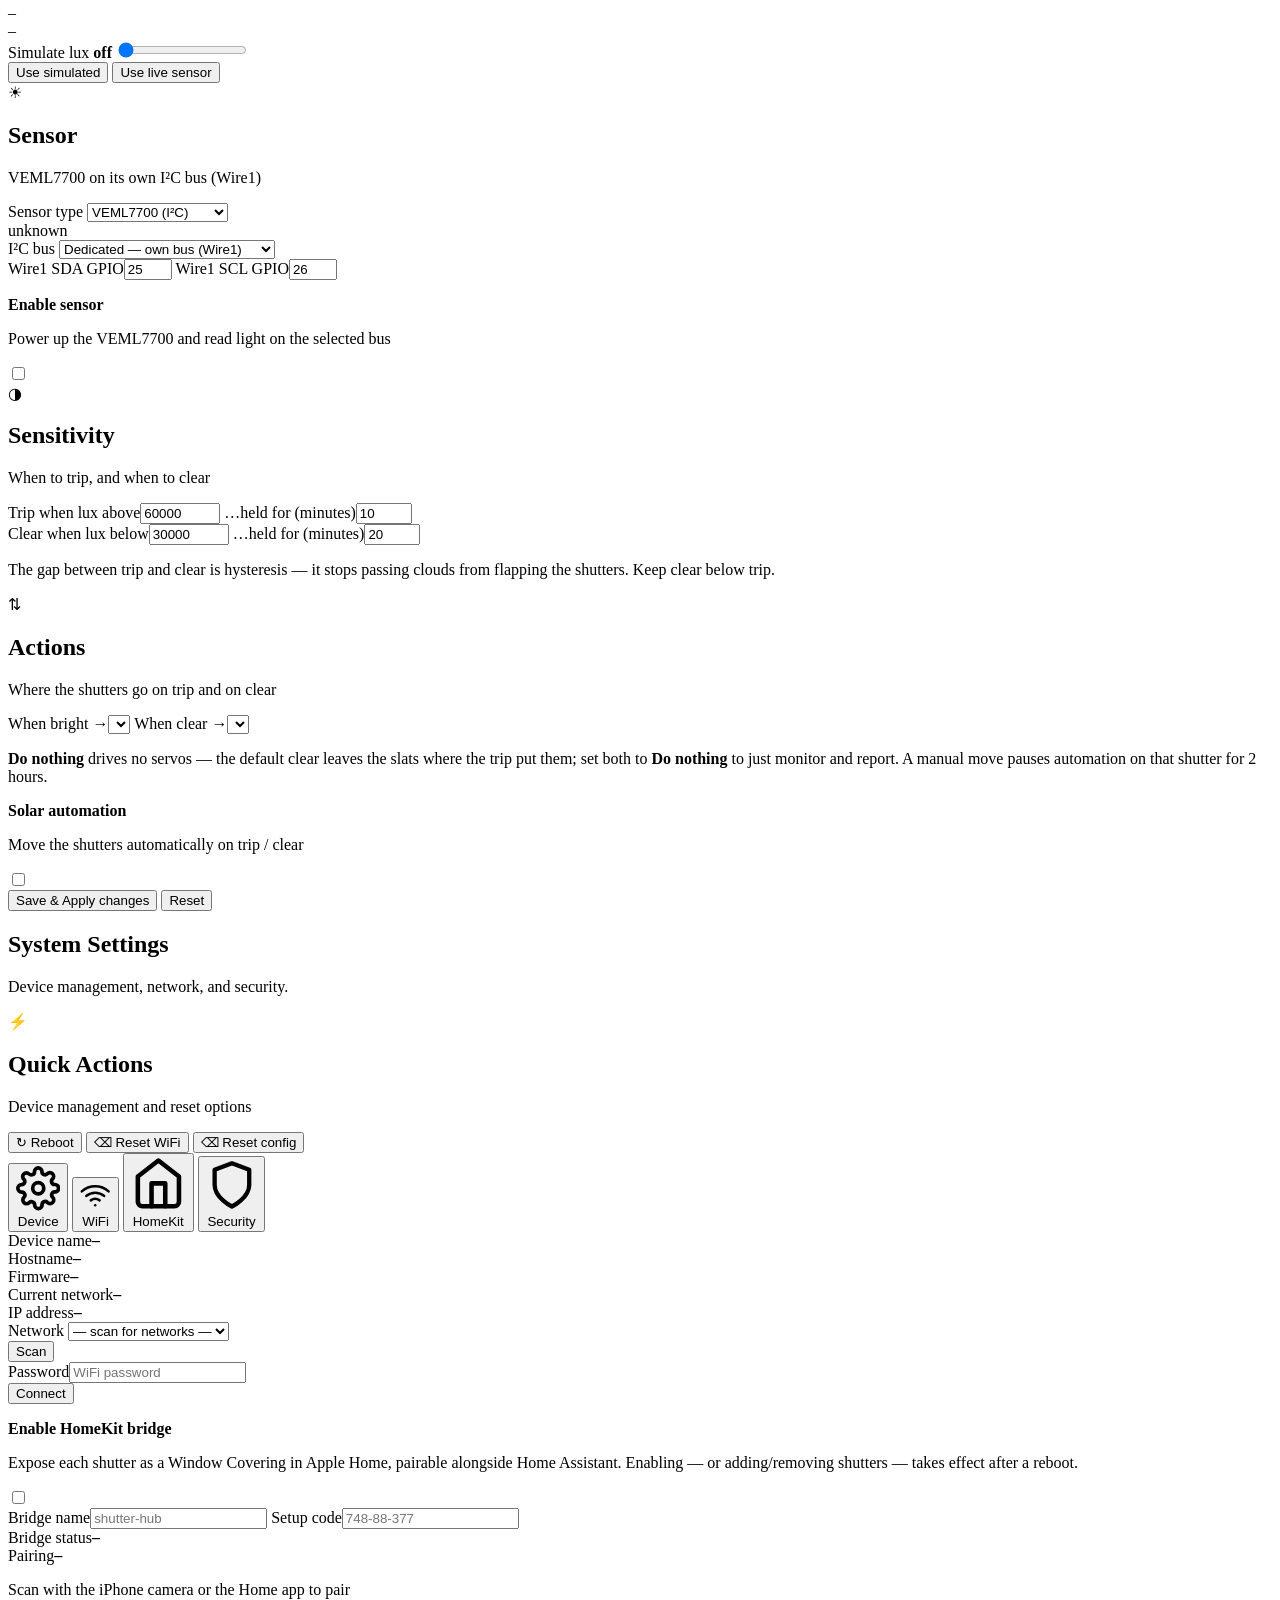
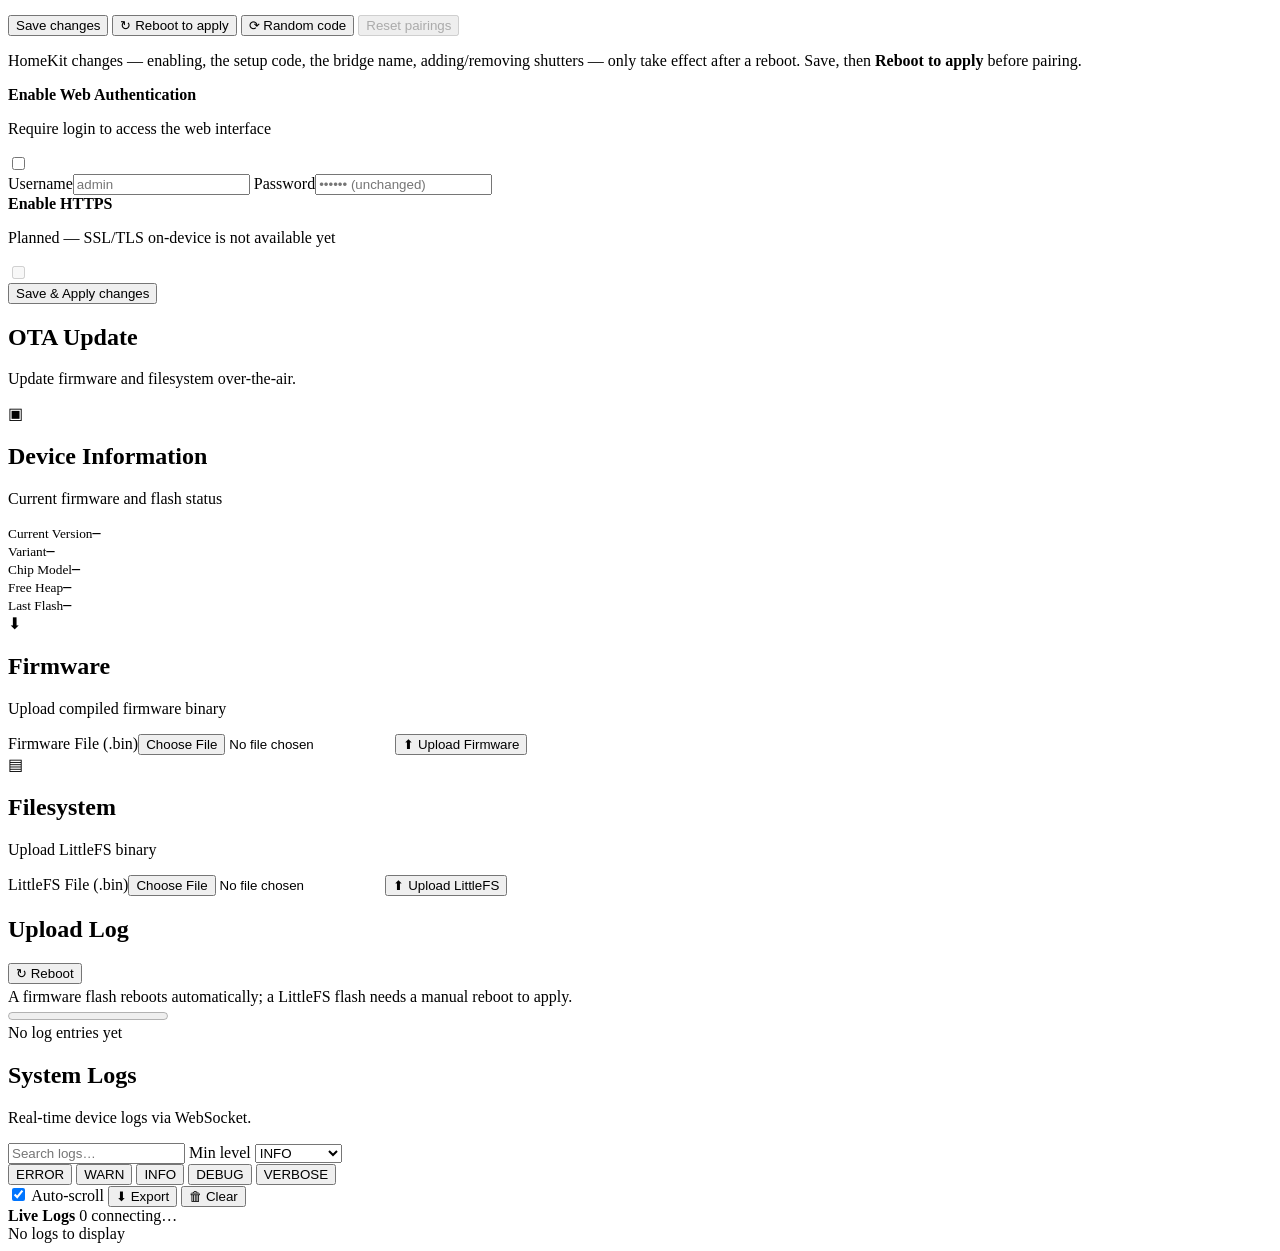
==== commit 636487ea: "feat(v0.6.1): make the sensor I2C bus a setting; solar works on the ESP32-C3 v0.6.0 put the VEML7700" ====
--- a/firmware/data/index.html
+++ b/firmware/data/index.html
@@ -271,20 +271,26 @@
 
       <!-- Sensor -->
       <div class="card">
-        <div class="card-head"><span class="ic pink">☀</span><div><h2>Sensor</h2><p>VEML7700 on its own I²C bus (Wire1)</p></div></div>
+        <div class="card-head"><span class="ic pink">☀</span><div><h2>Sensor</h2><p id="so_bushead">VEML7700 on its own I²C bus (Wire1)</p></div></div>
         <div class="form2">
           <label>Sensor type
             <select id="so_type"><option value="0">VEML7700 (I²C)</option><option value="1" disabled>Analog LDR — later</option></select>
           </label>
           <div class="endbtn"><span class="pill" id="so_detpill"><span class="dot"></span><span>unknown</span></span></div>
         </div>
-        <div class="form2">
+        <label class="full">I²C bus
+          <select id="so_bus">
+            <option value="0">Dedicated — own bus (Wire1)</option>
+            <option value="1">Shared with the PCA9685 (Wire)</option>
+          </select>
+        </label>
+        <div class="form2" id="so_pins">
           <label>Wire1 SDA GPIO<input id="so_sda" type="number" min="0" max="39" value="25"></label>
           <label>Wire1 SCL GPIO<input id="so_scl" type="number" min="0" max="39" value="26"></label>
         </div>
-        <p class="msg">Its own bus — a sensor-lead fault can't disturb the PCA9685 servo bus on GPIO21/22. Avoid GPIO34–39 (input-only, can't drive I²C).</p>
-        <div class="toggle-row">
-          <div><b>Enable sensor</b><p>Power up the VEML7700 and read light on Wire1</p></div>
+        <p class="msg" id="so_busnote"></p>
+        <div class="toggle-row">
+          <div><b>Enable sensor</b><p>Power up the VEML7700 and read light on the selected bus</p></div>
           <label class="switch"><input type="checkbox" id="so_lsen"><span class="slider"></span></label>
         </div>
       </div>
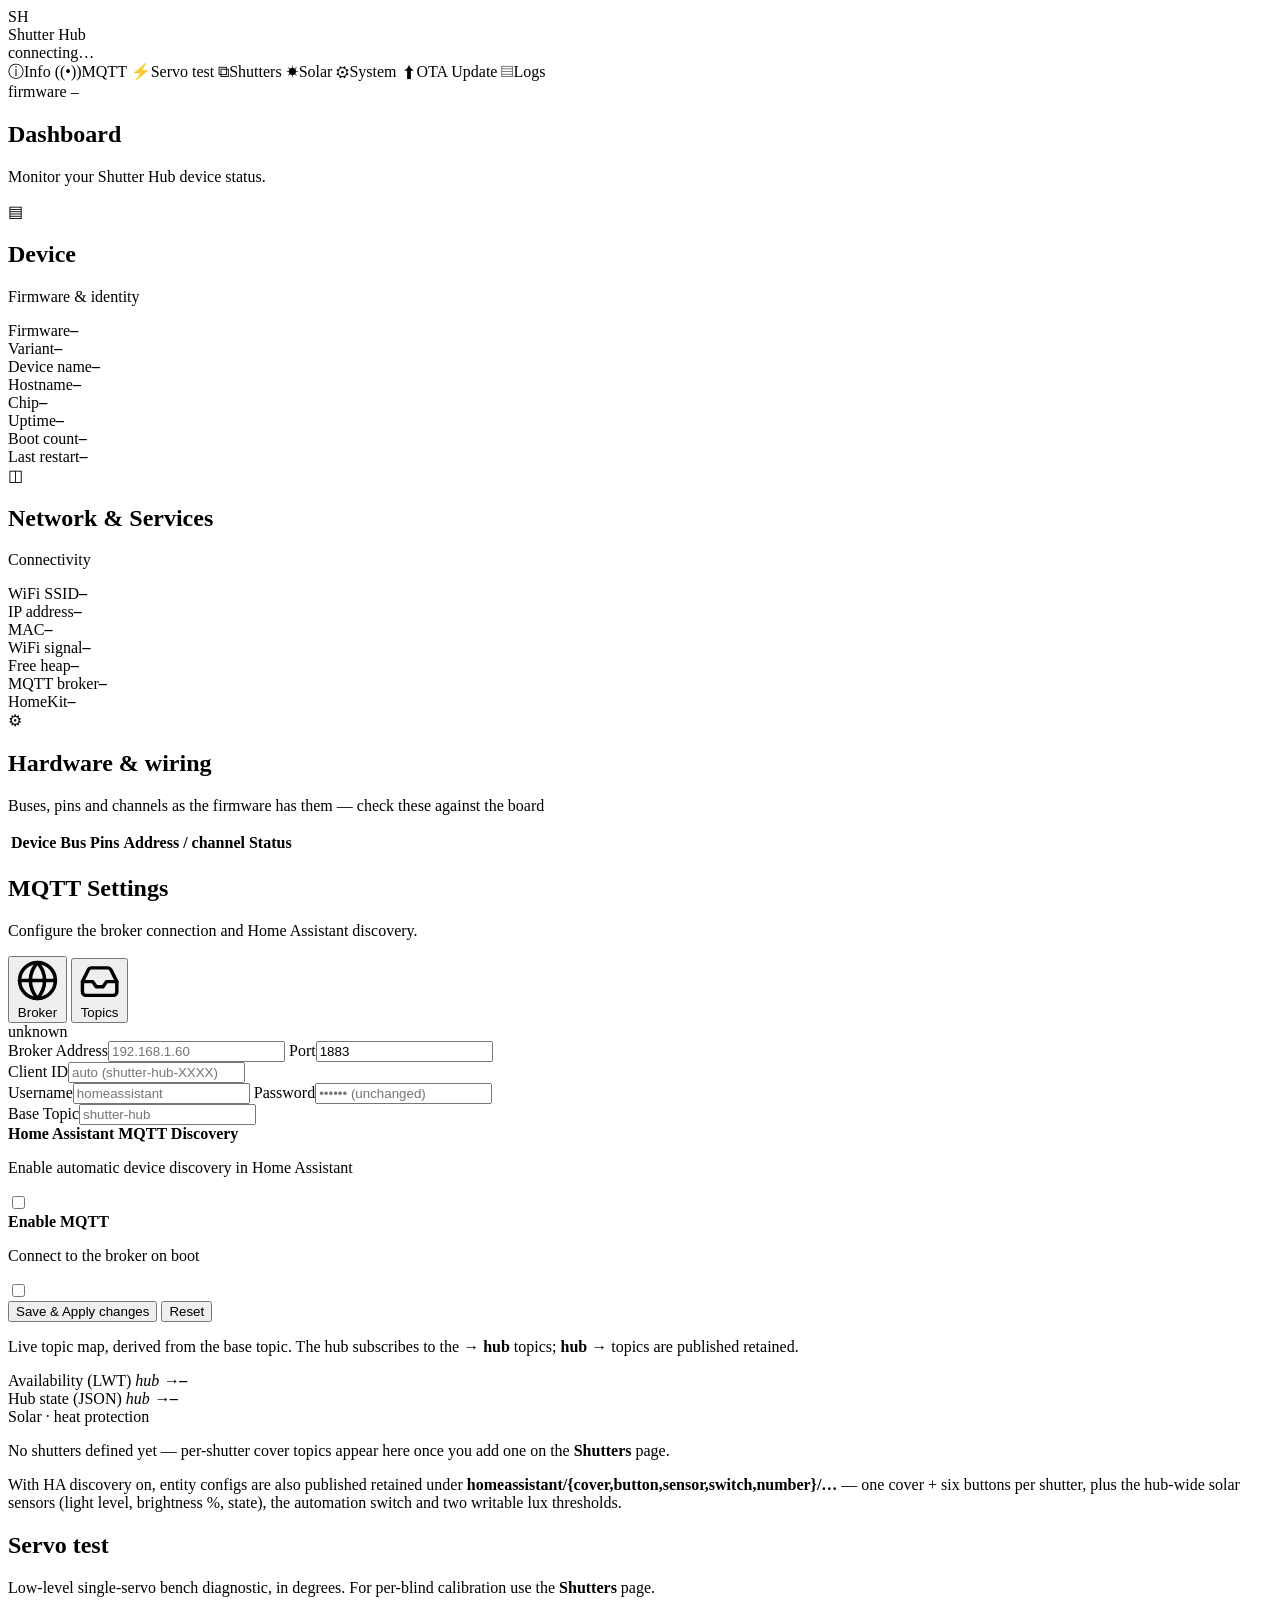
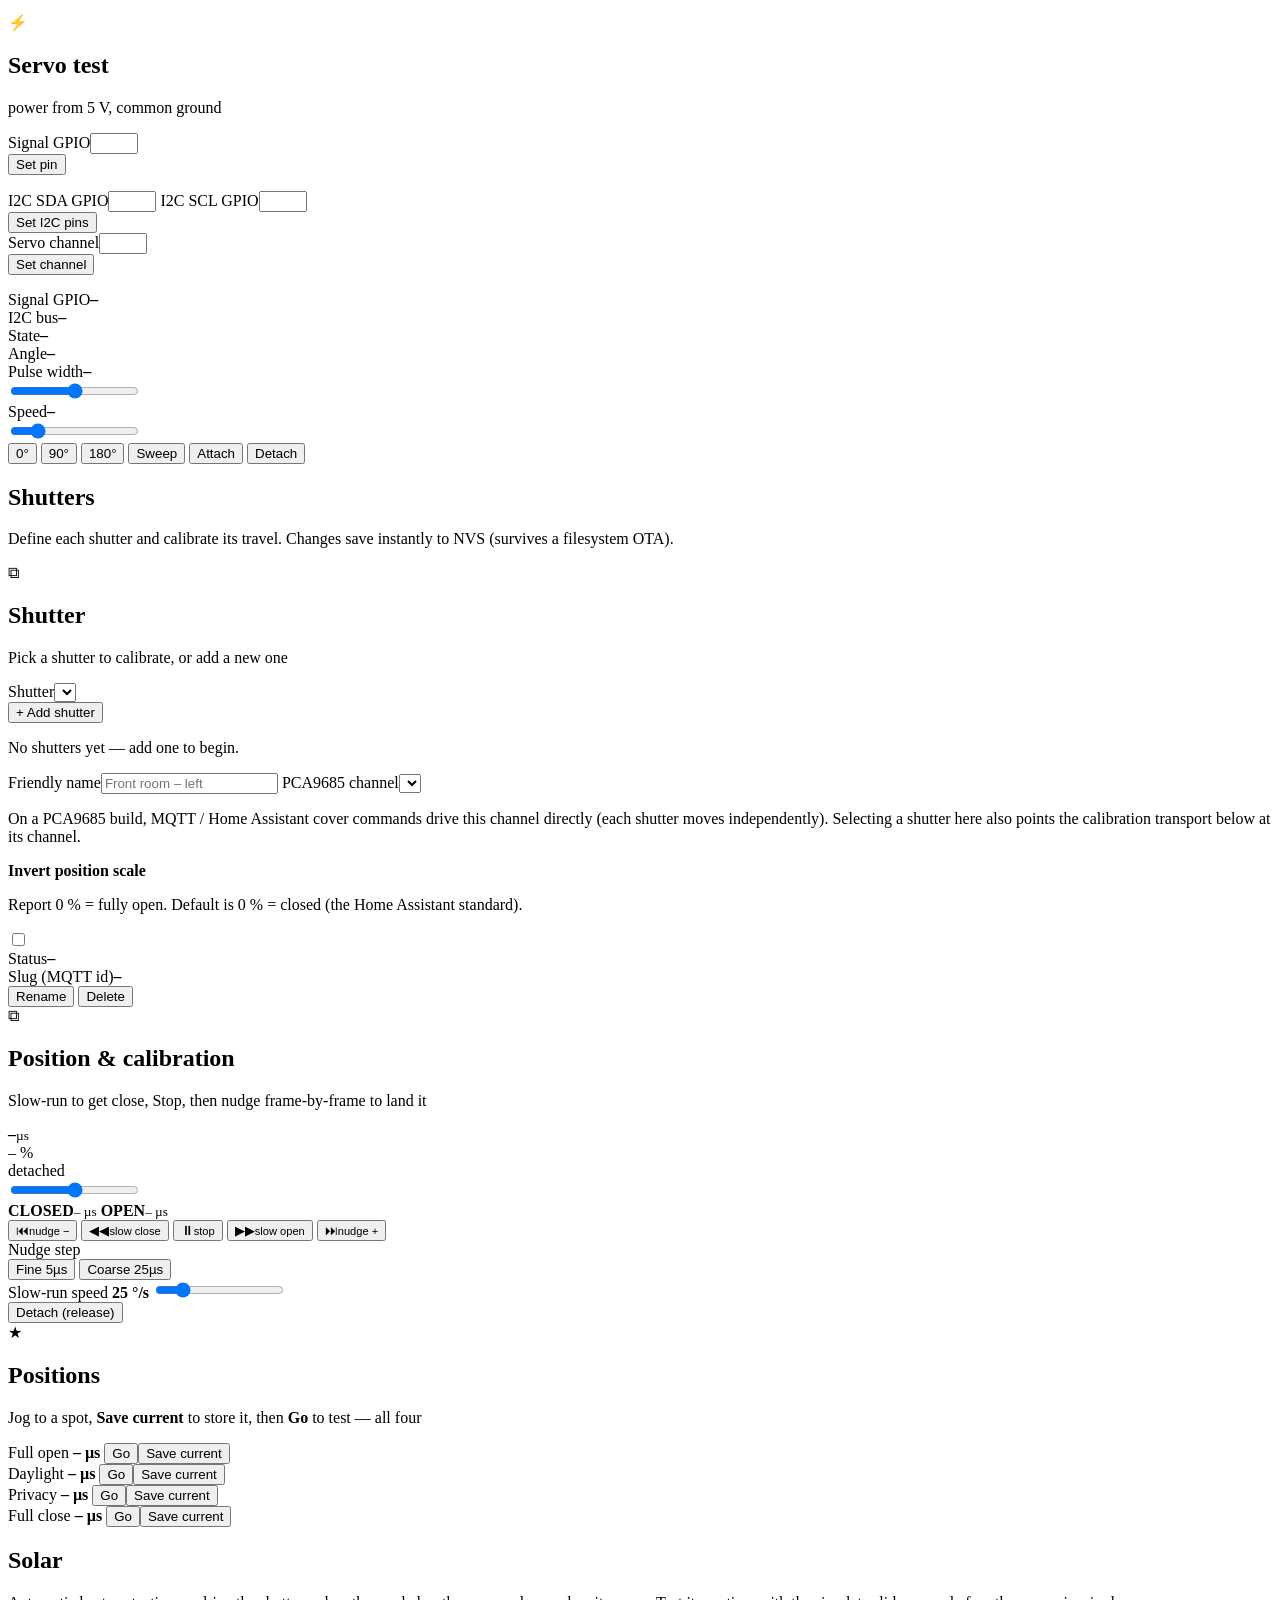
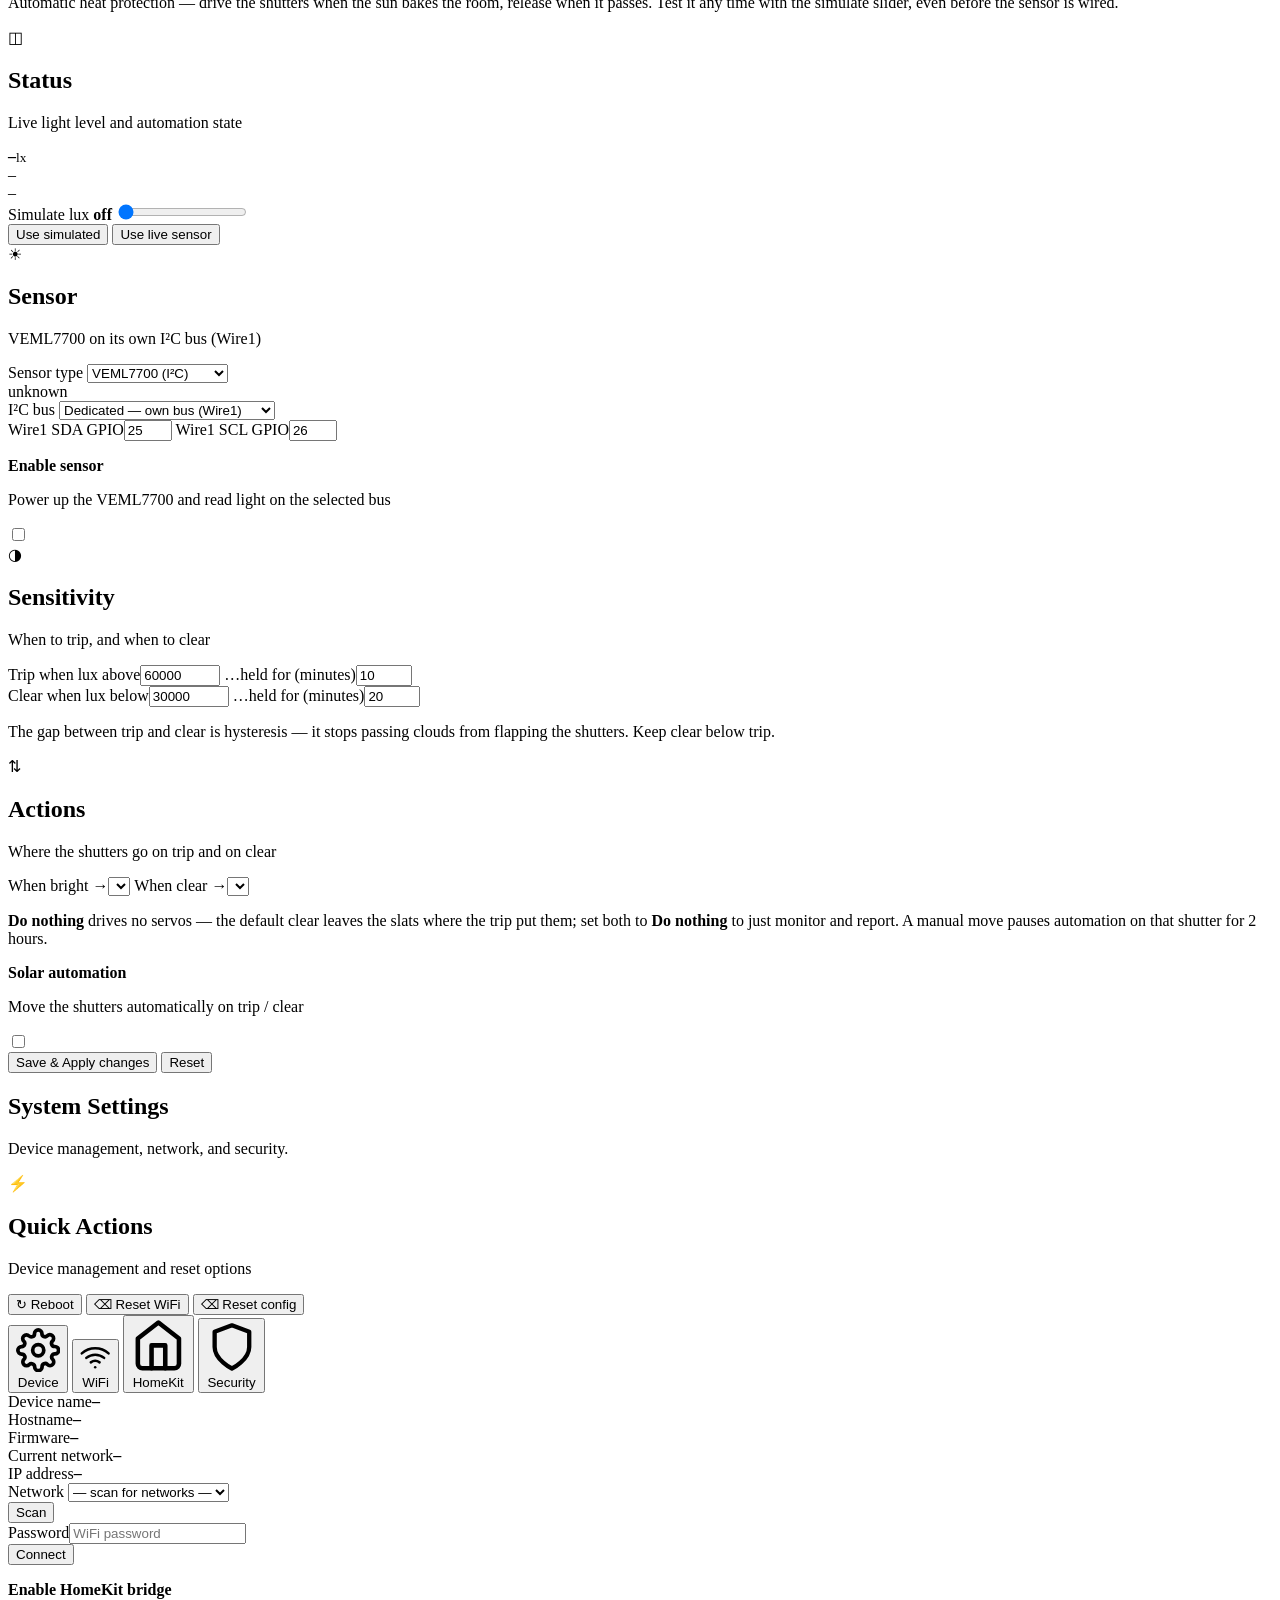
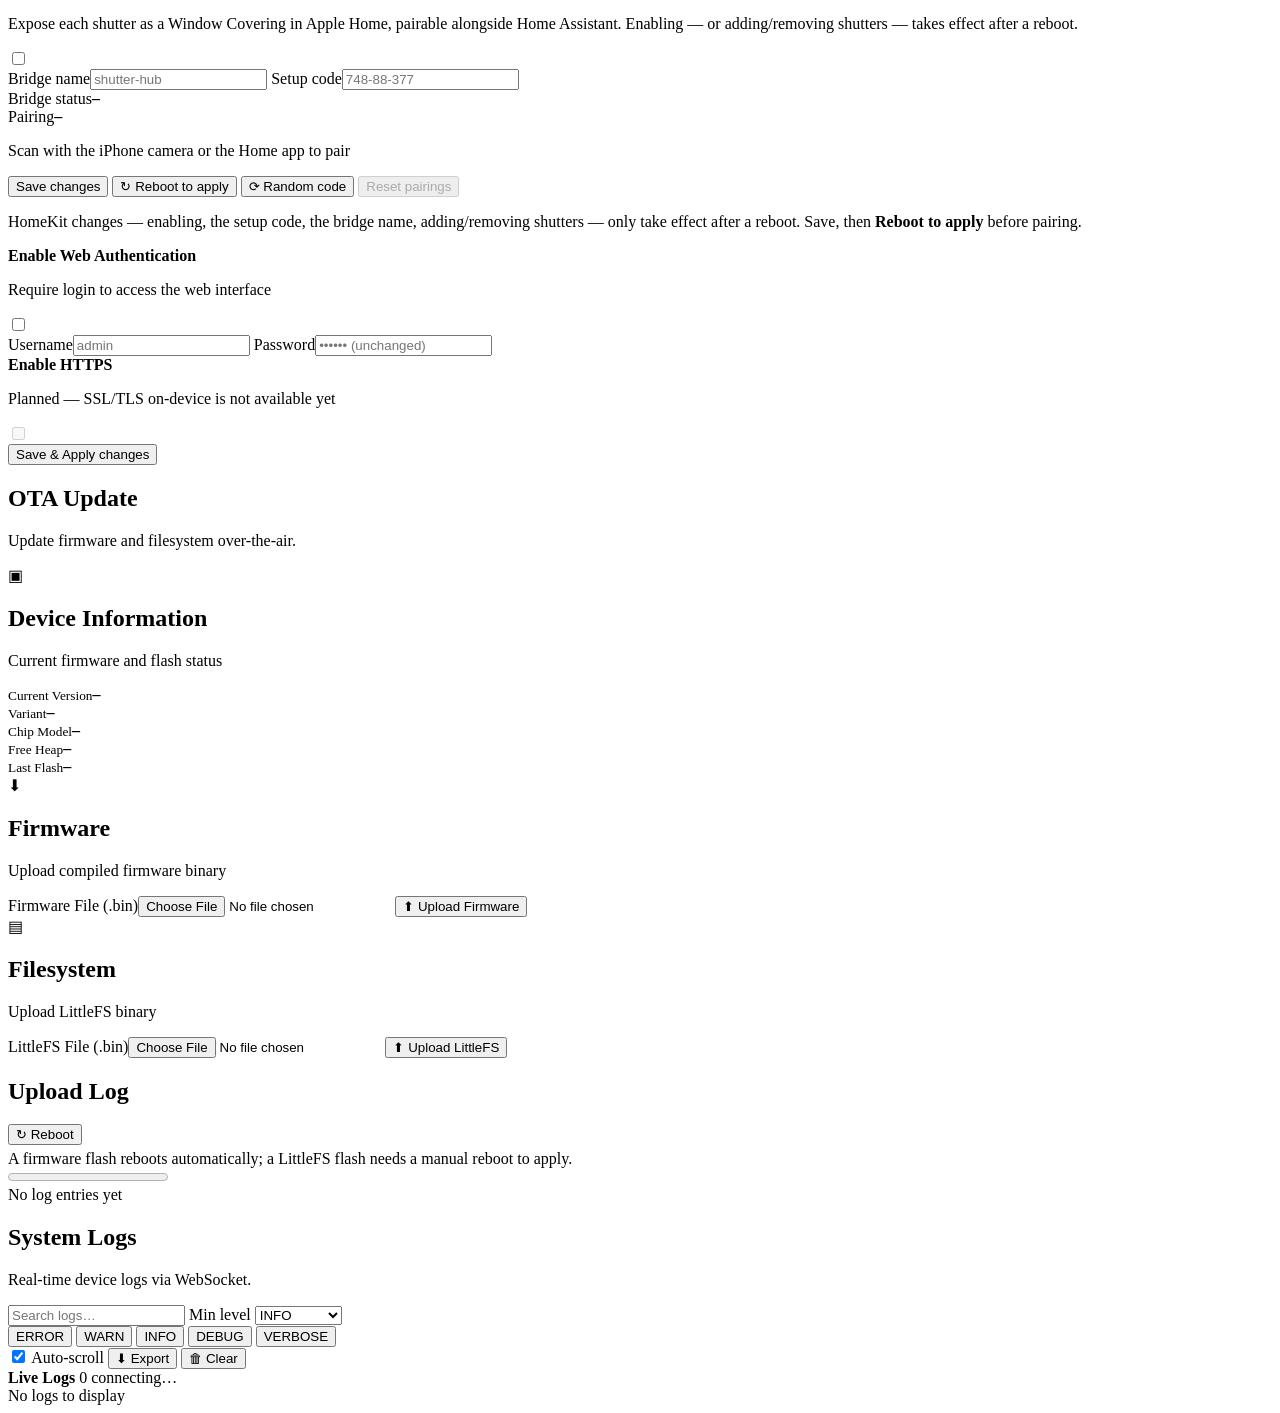
==== commit 0c599979: "feat(v0.6.2): hardware & wiring table + HomeKit status on the Info page The Info page now carries a " ====
--- a/firmware/data/index.html
+++ b/firmware/data/index.html
@@ -55,7 +55,19 @@
           <div class="kv"><span>WiFi signal</span><b id="i_rssi">–</b></div>
           <div class="kv"><span>Free heap</span><b id="i_heap">–</b></div>
           <div class="kv"><span>MQTT broker</span><b id="i_mqtt">–</b></div>
-        </div>
+          <div class="kv"><span>HomeKit</span><b id="i_hk">–</b></div>
+        </div>
+      </div>
+      <div class="card">
+        <div class="card-head"><span class="ic teal">⚙</span><div><h2>Hardware &amp; wiring</h2>
+          <p>Buses, pins and channels as the firmware has them — check these against the board</p></div></div>
+        <div class="hwwrap">
+          <table class="hw">
+            <thead><tr><th>Device</th><th>Bus</th><th>Pins</th><th>Address / channel</th><th>Status</th></tr></thead>
+            <tbody id="i_hw"></tbody>
+          </table>
+        </div>
+        <p class="msg" id="i_hwnote"></p>
       </div>
     </section>
 
@@ -101,7 +113,7 @@
         <div id="t_solar"></div>
         <div id="t_shutters"></div>
         <p class="msg" id="t_none">No shutters defined yet — per-shutter cover topics appear here once you add one on the <b>Shutters</b> page.</p>
-        <p class="msg">With HA discovery on, entity configs are also published retained under <b>homeassistant/{cover,button,sensor,switch,number}/…</b> — one cover + six buttons per shutter, plus the hub-wide solar sensor, state, automation switch and two writable lux thresholds.</p>
+        <p class="msg">With HA discovery on, entity configs are also published retained under <b>homeassistant/{cover,button,sensor,switch,number}/…</b> — one cover + six buttons per shutter, plus the hub-wide solar sensors (light level, brightness %, state), the automation switch and two writable lux thresholds.</p>
       </div>
     </section>
 
